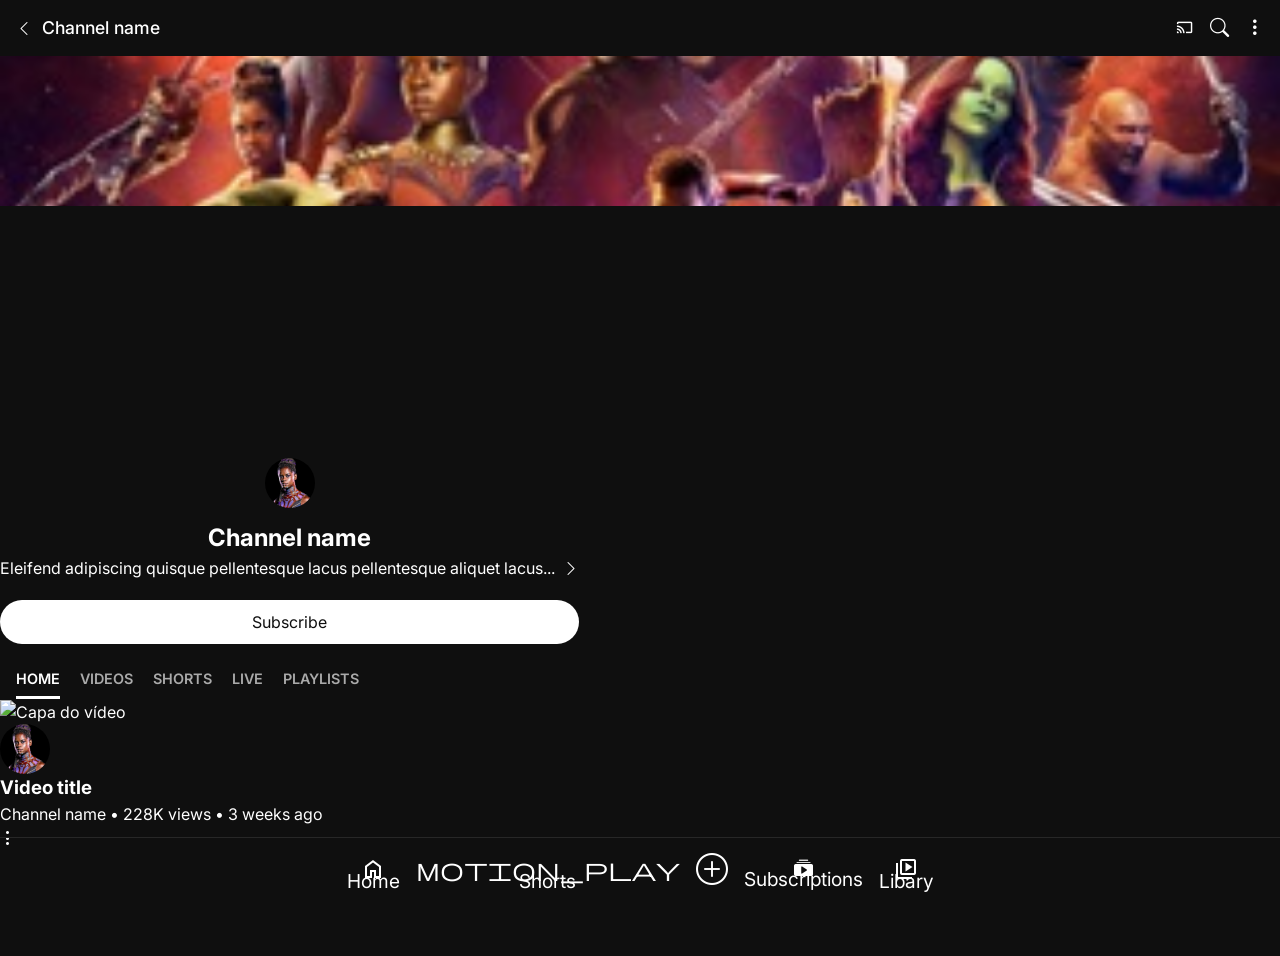
==== index.html @ cd15f290 "estilização do layout mobile" ====
<!doctype html>
<html lang="pt-br">
  <head>
    <meta charset="UTF-8" />
    <meta name="viewport" content="width=device-width, initial-scale=1.0" />
   
   <!-- ICONES -->
    <link
      rel="stylesheet"
      href="https://cdn.jsdelivr.net/npm/bootstrap-icons@1.13.1/font/bootstrap-icons.min.css"
    />
    <link
      rel="stylesheet"
      href="https://fonts.googleapis.com/css2?family=Material+Symbols+Outlined:opsz,wght,FILL,GRAD@24,400,0,0"
    />
    <!-- FONTE -->
    <link rel="preconnect" href="https://fonts.googleapis.com">
    <link rel="preconnect" href="https://fonts.gstatic.com" crossorigin>
    <link href="https://fonts.googleapis.com/css2?family=Inter:ital,opsz,wght@0,14..32,100..900;1,14..32,100..900&display=swap" rel="stylesheet">

    <link rel="stylesheet" href="css/style.css">

    <title>Youtube - Replicando Layout</title>
  </head>
  <body>
    <header>
      <div class="header-container">
        <div class="header-title">
            <button type="button" aria-label="Voltar">
                <i class="bi bi-chevron-left"></i>
            </button>

            <h1>Channel name</h1>

        </div>
        

        <div class="header-actions">
          <button type="button" aria-label="Transmitir">
            <i class="material-symbols-outlined">cast</i>
          </button>
          <button type="button" aria-label="Pesquisar">
            <i class="bi bi-search"></i>
          </button>
          <button type="button" aria-label="Mais opções">
            <i class="bi bi-three-dots-vertical"></i>
          </button>
        </div>
      </div>
    </header>

    <main>
      <section class="hero">
        <img src="imagens/Avengers.jpg" alt="Banner do canal" />
      </section>

      <section class="perfil-info">
        <img
          src="imagens/avatar.jpeg"
          alt="Foto de perfil de Channel Name"
          class="avatar-grande"
        />

        <div class="perfil-textos">
          <h2>Channel name</h2>
          <div class="perfil-p">
            <p>
              Eleifend adipiscing quisque pellentesque lacus pellentesque
              aliquet lacus...
            </p>
            <button type="button" aria-label="Ver descrição completa">
              <i class="bi bi-chevron-right"></i>
            </button>
          </div>
          <button type="button" class="btn-subscribe">Subscribe</button>
        </div>
      </section>

      <nav class="nav-interna">
        <ul>
          <li><a class="active" href="#">HOME</a></li>
          <li><a href="#">VIDEOS</a></li>
          <li><a href="#">SHORTS</a></li>
          <li><a href="#">LIVE</a></li>
          <li><a href="#">PLAYLISTS</a></li>
        </ul>
      </nav>

      <section class="video-feed">
        <article class="box-video">
          <img class="thumbnail" src="imagens/foto.jpg" alt="Capa do vídeo" />
          <div class="video-details">
            <img class="perfil-canal-miniatura" src="imagens/avatar.jpeg" alt="" />
            <div class="video-text">
              <h3>Video title</h3>
              <p>Channel name • 228K views • 3 weeks ago</p>
            </div>
            <button type="button" aria-label="Opções do vídeo">
              <i class="bi bi-three-dots-vertical"></i>
            </button>
          </div>
        </article>
      </section>

      
    </main>

    <footer class="footer-box">
        <div class="btn-footer-box">
            <button type="button" class="botoes-f" aria-label="button home">
                <i class="material-symbols-outlined">
                home
                </i>
                <p>Home</p>
            </button>

            <button type="button" class="botoes-f" aria-label="button Shorts">
                <i class="material-symbols-outlined">
                motion_play
                </i>
                <p>Shorts</p>
            </button>

            <button type="button" class="btn-plus" aria-label="button Criar">
                <i class="bi bi-plus-circle"></i>
                
            </button>

            <button type="button" class="botoes-f" aria-label="button subscribe">
                <i class="bi bi-collection-play-fill"></i>
                <p>Subscriptions</p>
            </button>

            <button type="button" class="botoes-f" aria-label="buttom home">
                <i class="material-symbols-outlined">
                video_library
                </i>
                <p>Libary</p>
            </button>



            
        </div>
      </footer>

  </body>
</html>
---- css/style.css ----
:root {
  --bg-dark: #0f0f0f;
  --text-white: #ffffff;
  --gray-text: #aaaaaa;
}

:root {
    --font-main: 'Inter', sans-serif;
}

* {
  margin: 0;
  padding: 0;
  box-sizing: border-box;
}



body {

  min-height: 100vh;
  line-height: 1.5;
  -webkit-font-smoothing: antialiased;
}
body {
  font-family: var(--font-main);
  /* suavização da fonte*/
  -webkit-font-smoothing: antialiased;
  -moz-osx-font-smoothing: grayscale;
}

body {
  background-color: var(--bg-dark);
  color: var(--text-white);
  font-family: Roboto, inter, sans-serif;
}

img {
  display: block;
  max-width: 100%;
}

button {
  background: none;
  border: none;
  cursor: pointer;
  font: inherit; 
}

a {
  text-decoration: none;
  color: inherit;
}

ul {
  list-style: none;
}

button i {
    color: var(--text-white);
}


.header-container {
    display: flex;
    align-items: center;
    justify-content: space-between;
    background-color: var(--bg-dark);
    padding: 10px 16px;
    height: 56px;
    position: fixed; 
    top: 0;
    width: 100%;
    z-index: 100;
}

.header-title {
    display: flex;
    align-items: center;
    gap: 10px;
}

.header-actions {
  display: flex;
  align-items: center;
  gap: 16px; 
  line-height: 0;
}

.header-actions i {
   font-size: 1.2rem; 
    display: flex;
    align-items: center;
    justify-content: center;
}


h1 {
   
  font-size: 1.1rem;
  font-weight: 500;
}

.hero {
    margin-top: 56px;
    width: 100%;
    aspect-ratio: 3 / 1 ;
}

.hero img{
    width: 100%;
    height: 150px ;
    
    object-fit: cover;
}

.perfil-info {
  display: grid;
  grid-template-columns: auto 1fr;
  column-gap: 1rem;
  justify-content: center;
  align-items: center;
  text-align: center;
  row-gap: 12px;
  

  grid-template-areas: 
    "avatar"
    "textos"
    "botao"
  ;
}
.perfil-info img{
  margin-top: -25px;
  width: 50px;
  height: 50px;
  border-radius: 50%;
  justify-self: center;
  object-fit: cover;
}

.perfil-textos {
  grid-area: textos;
  

}

.btn-subscribe {
  grid-area: botao;
  background-color: var(--text-white);
  padding: 10px;
  border-radius: 50px;
  color: var(--bg-dark);
  width: 100%;
  margin-top: 20px;
  
}

.perfil-p button { 
  grid-area: seta; 
  display: flex;
}

.perfil-p{
  grid-area: textos;
  display: flex;
  align-items: center;
  justify-content: center;
  gap: 8px;
}
.nav-interna ul {
  display: flex;
  align-items: center;
  gap: 20px;
  padding: 10px 16px;
  overflow-x: auto; 
  white-space: nowrap;
  

}

.nav-interna ul::-webkit-scrollbar {  /* remove a barrinha de rolagem da nav */
  display: none;
}

.nav-interna li a {
  font-size: 0.850rem;
  font-weight: 600;
  font-size: 0.9rem;
  color: var(--gray-text);
}

.nav-interna ul li a.active{
  color: var(--text-white);
  border-bottom:3px solid var(--text-white);;
  padding-bottom: 9px;

}
.perfil-canal-miniatura {
  width: 50px;
  height: 50px;
  border-radius: 50%;
  object-fit: cover;
}

.footer-box {
  bottom: 0;
  left: 0;
  width: 100%;
  position: fixed;
  border-top: 1px solid #272727;
  z-index: 100;
}

.footer-box {
  display: flex;
  align-items: center;
  justify-content: center;
  padding: 3px;
  color: var(--text-white);
 

}

.btn-footer-box {
  display: flex;
  justify-content: space-around;
  gap: 16px; 
  
  color: var(--text-white);
  line-height: 0;
  height: 56px;

}

.botoes-f{
  font-size: 1.2rem; 
}

.btn-footer-box p {
  color: var(--text-white);
  
}

.btn-plus {
  font-size: 2rem;
}
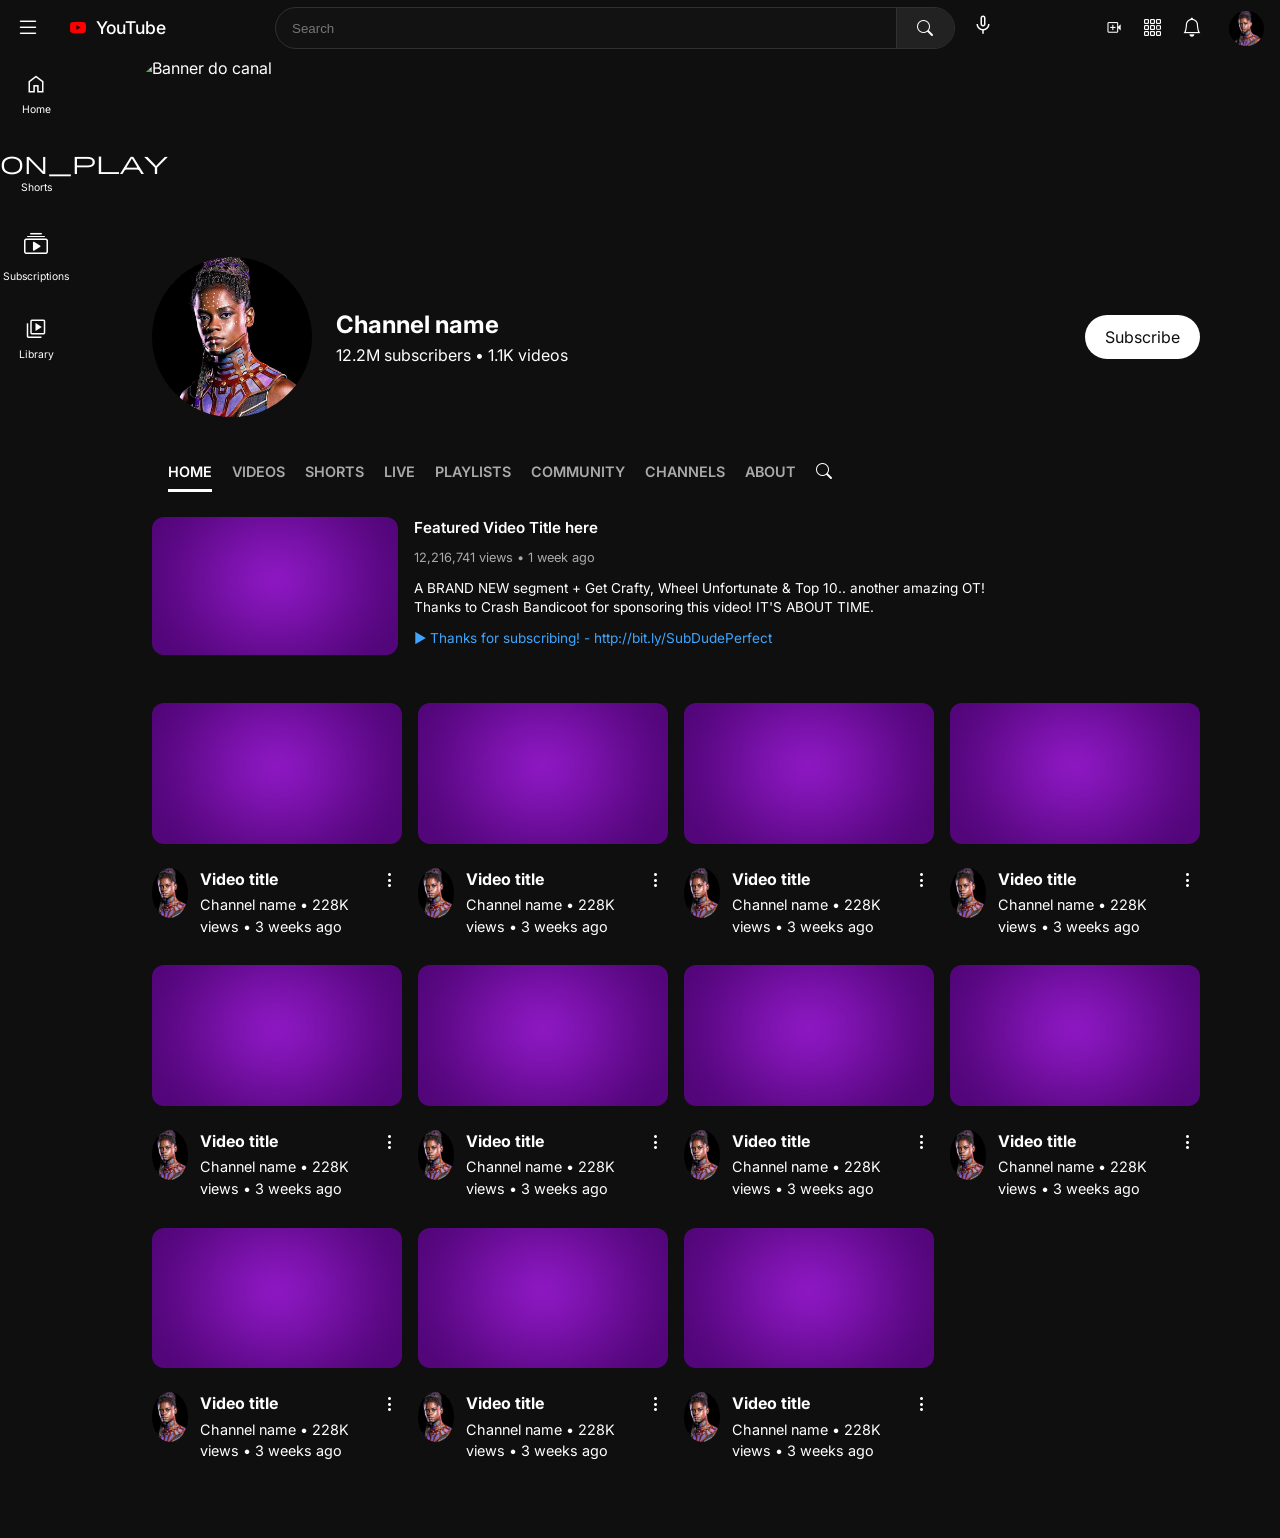
==== commit 45c44ccb: "estilização desktop parte2" ====
--- a/index.html
+++ b/index.html
@@ -1,79 +1,134 @@
 <!doctype html>
 <html lang="pt-br">
-  <head>
-    <meta charset="UTF-8" />
-    <meta name="viewport" content="width=device-width, initial-scale=1.0" />
-   
-   <!-- ICONES -->
-    <link
-      rel="stylesheet"
-      href="https://cdn.jsdelivr.net/npm/bootstrap-icons@1.13.1/font/bootstrap-icons.min.css"
-    />
-    <link
-      rel="stylesheet"
-      href="https://fonts.googleapis.com/css2?family=Material+Symbols+Outlined:opsz,wght,FILL,GRAD@24,400,0,0"
-    />
-    <!-- FONTE -->
-    <link rel="preconnect" href="https://fonts.googleapis.com">
-    <link rel="preconnect" href="https://fonts.gstatic.com" crossorigin>
-    <link href="https://fonts.googleapis.com/css2?family=Inter:ital,opsz,wght@0,14..32,100..900;1,14..32,100..900&display=swap" rel="stylesheet">
-
-    <link rel="stylesheet" href="css/style.css">
-
-    <title>Youtube - Replicando Layout</title>
-  </head>
-  <body>
-    <header>
-      <div class="header-container">
-        <div class="header-title">
-            <button type="button" aria-label="Voltar">
-                <i class="bi bi-chevron-left"></i>
-            </button>
-
-            <h1>Channel name</h1>
-
-        </div>
-        
-
-        <div class="header-actions">
-          <button type="button" aria-label="Transmitir">
-            <i class="material-symbols-outlined">cast</i>
-          </button>
-          <button type="button" aria-label="Pesquisar">
+
+<head>
+  <meta charset="UTF-8" />
+  <meta name="viewport" content="width=device-width, initial-scale=1.0" />
+
+  <!-- ICONES -->
+  <link rel="stylesheet" href="https://cdn.jsdelivr.net/npm/bootstrap-icons@1.13.1/font/bootstrap-icons.min.css" />
+  <link rel="stylesheet"
+    href="https://fonts.googleapis.com/css2?family=Material+Symbols+Outlined:opsz,wght,FILL,GRAD@24,400,0,0" />
+  <!-- FONTE -->
+  <link rel="preconnect" href="https://fonts.googleapis.com" />
+  <link rel="preconnect" href="https://fonts.gstatic.com" crossorigin />
+  <link
+    href="https://fonts.googleapis.com/css2?family=Inter:ital,opsz,wght@0,14..32,100..900;1,14..32,100..900&display=swap"
+    rel="stylesheet" />
+
+  <link rel="stylesheet" href="css/style.css" />
+
+  <title>Youtube - Replicando Layout</title>
+</head>
+
+<body>
+  <header>
+    <div class="header-container">
+      <div class="header-title mobile-only">
+        <button type="button" aria-label="Voltar">
+          <i class="bi bi-chevron-left"></i>
+        </button>
+
+        <h1>Channel name</h1>
+      </div>
+
+      <div class="header-title desktop-only">
+        <button type="button" class="desktop-only menu-toggle" aria-label="Abrir menu">
+          <i class="bi bi-list"></i>
+        </button>
+        <button type="button" aria-label="Youtube logo">
+          <i class="bi bi-youtube"></i>
+        </button>
+
+        <h1>YouTube</h1>
+      </div>
+
+      <!--Barra de pesquisa do desktop-->
+      <div class="header-search">
+        <form action="">
+          <input type="text" placeholder="Search" aria-label="Search" />
+          <button type="submit" aria-label="Search">
             <i class="bi bi-search"></i>
           </button>
-          <button type="button" aria-label="Mais opções">
-            <i class="bi bi-three-dots-vertical"></i>
-          </button>
-        </div>
+        </form>
+        <button class="mic-search" aria-label="Search with your voice">
+          <i class="material-symbols-outlined">mic</i>
+        </button>
       </div>
-    </header>
-
-    <main>
-      <section class="hero">
-        <img src="imagens/Avengers.jpg" alt="Banner do canal" />
-      </section>
-
+
+      <div class="header-actions">
+        <button type="button" class="mobile-only" aria-label="Transmitir">
+          <i class="material-symbols-outlined">cast</i>
+        </button>
+        <button type="button" class="mobile-only" aria-label="Pesquisar">
+          <i class="bi bi-search"></i>
+        </button>
+
+        <!--Botoes Desktop-->
+        <button type="button" class="desktop-only" aria-label="Criar">
+          <i class="material-symbols-outlined">video_call</i>
+        </button>
+        <button type="button" class="desktop-only" aria-label="Apps do YouTube">
+          <i class="bi bi-grid-3x3-gap"></i>
+        </button>
+        <button type="button" class="desktop-only" aria-label="Notificações">
+          <i class="bi bi-bell"></i>
+        </button>
+
+        <img src="imagens/avatar.jpeg" alt="Perfil" class="header-avatar desktop-only" />
+
+        <button type="button" class="mobile-only" aria-label="Mais opções">
+          <i class="bi bi-three-dots-vertical"></i>
+        </button>
+      </div>
+    </div>
+  </header>
+
+  <aside class="sidebar-desktop" id="sidebar">
+    <nav class="sidebar-nav">
+      <ul class="sidebar-section">
+        <li class="active"><a href="#"><i class="material-symbols-outlined">home</i> <span>Home</span></a></li>
+        <li><a href="#"><i class="material-symbols-outlined">motion_play</i> <span>Shorts</span></a></li>
+        <li><a href="#"><i class="bi bi-collection-play"></i> <span>Subscriptions</span></a></li>
+        <li><a href="#"><i class="material-symbols-outlined"> video_library </i> <span>Library</span> </a></li>
+      </ul>
+      <hr>
+
+      <!--<div class="sidebar-section subscriptions">
+          <h3 class="sidebar-title">Subscriptions</h3>
+          <ul>
+            <li><a href="#"><img src="imagens/avatar.jpeg" alt=""> <span>Channel 1</span></a></li>
+          </ul>
+        </div>-->
+    </nav>
+  </aside>
+
+  <main>
+    <section class="hero">
+      <img src="imagens/portal.png" alt="Banner do canal" />
+    </section>
+
+    <div class="feed">
       <section class="perfil-info">
-        <img
-          src="imagens/avatar.jpeg"
-          alt="Foto de perfil de Channel Name"
-          class="avatar-grande"
-        />
+        <img src="imagens/avatar.jpeg" alt="Foto de perfil de Channel Name" class="avatar-grande" />
 
         <div class="perfil-textos">
           <h2>Channel name</h2>
           <div class="perfil-p">
-            <p>
+            <p class="txt-mobile">
               Eleifend adipiscing quisque pellentesque lacus pellentesque
               aliquet lacus...
             </p>
+
+            <p class="txt-desktop">12.2M subscribers • 1.1K videos</p>
+
             <button type="button" aria-label="Ver descrição completa">
-              <i class="bi bi-chevron-right"></i>
-            </button>
-          </div>
-          <button type="button" class="btn-subscribe">Subscribe</button>
+              <i class="bi bi-chevron-right txt-mobile"></i>
+            </button>
+          </div>
         </div>
+
+        <button type="button" class="btn-subscribe">Subscribe</button>
       </section>
 
       <nav class="nav-interna">
@@ -83,9 +138,34 @@
           <li><a href="#">SHORTS</a></li>
           <li><a href="#">LIVE</a></li>
           <li><a href="#">PLAYLISTS</a></li>
+          <li><a href="#">COMMUNITY</a></li>
+          <li><a href="#">CHANNELS</a></li>
+          <li><a href="#">ABOUT</a></li>
+          <li><button type="submit" aria-label="Search">
+              <i class="bi bi-search"></i>
+            </button></li>
         </ul>
       </nav>
 
+      <section class="featured-video-container desktop-only">
+        <article class="featured-video">
+          <div class="featured-thumbnail">
+            <img src="imagens/foto.jpg" alt="Miniatura do vídeo em destaque">
+          </div>
+
+          <div class="featured-details">
+            <h3>Featured Video Title here</h3>
+            <p class="featured-meta">12,216,741 views • 1 week ago</p>
+            <p class="featured-description">
+              A BRAND NEW segment + Get Crafty, Wheel Unfortunate & Top 10.. another amazing OT!
+              Thanks to Crash Bandicoot for sponsoring this video! IT'S ABOUT TIME.
+            </p>
+            <a href="#" class="featured-link">▶ Thanks for subscribing! - http://bit.ly/SubDudePerfect</a>
+          </div>
+        </article>
+        <hr class="section-divider">
+      </section>
+
       <section class="video-feed">
         <article class="box-video">
           <img class="thumbnail" src="imagens/foto.jpg" alt="Capa do vídeo" />
@@ -100,49 +180,178 @@
             </button>
           </div>
         </article>
+
+        <article class="box-video">
+          <img class="thumbnail" src="imagens/foto.jpg" alt="Capa do vídeo" />
+          <div class="video-details">
+            <img class="perfil-canal-miniatura" src="imagens/avatar.jpeg" alt="" />
+            <div class="video-text">
+              <h3>Video title</h3>
+              <p>Channel name • 228K views • 3 weeks ago</p>
+            </div>
+            <button type="button" aria-label="Opções do vídeo">
+              <i class="bi bi-three-dots-vertical"></i>
+            </button>
+          </div>
+        </article>
+
+        <article class="box-video">
+          <img class="thumbnail" src="imagens/foto.jpg" alt="Capa do vídeo" />
+          <div class="video-details">
+            <img class="perfil-canal-miniatura" src="imagens/avatar.jpeg" alt="" />
+            <div class="video-text">
+              <h3>Video title</h3>
+              <p>Channel name • 228K views • 3 weeks ago</p>
+            </div>
+            <button type="button" aria-label="Opções do vídeo">
+              <i class="bi bi-three-dots-vertical"></i>
+            </button>
+          </div>
+        </article>
+
+        <article class="box-video">
+          <img class="thumbnail" src="imagens/foto.jpg" alt="Capa do vídeo" />
+          <div class="video-details">
+            <img class="perfil-canal-miniatura" src="imagens/avatar.jpeg" alt="" />
+            <div class="video-text">
+              <h3>Video title</h3>
+              <p>Channel name • 228K views • 3 weeks ago</p>
+            </div>
+            <button type="button" aria-label="Opções do vídeo">
+              <i class="bi bi-three-dots-vertical"></i>
+            </button>
+          </div>
+        </article>
+
+        <article class="box-video">
+          <img class="thumbnail" src="imagens/foto.jpg" alt="Capa do vídeo" />
+          <div class="video-details">
+            <img class="perfil-canal-miniatura" src="imagens/avatar.jpeg" alt="" />
+            <div class="video-text">
+              <h3>Video title</h3>
+              <p>Channel name • 228K views • 3 weeks ago</p>
+            </div>
+            <button type="button" aria-label="Opções do vídeo">
+              <i class="bi bi-three-dots-vertical"></i>
+            </button>
+          </div>
+        </article>
+
+        <article class="box-video">
+          <img class="thumbnail" src="imagens/foto.jpg" alt="Capa do vídeo" />
+          <div class="video-details">
+            <img class="perfil-canal-miniatura" src="imagens/avatar.jpeg" alt="" />
+            <div class="video-text">
+              <h3>Video title</h3>
+              <p>Channel name • 228K views • 3 weeks ago</p>
+            </div>
+            <button type="button" aria-label="Opções do vídeo">
+              <i class="bi bi-three-dots-vertical"></i>
+            </button>
+          </div>
+        </article>
+
+        <article class="box-video">
+          <img class="thumbnail" src="imagens/foto.jpg" alt="Capa do vídeo" />
+          <div class="video-details">
+            <img class="perfil-canal-miniatura" src="imagens/avatar.jpeg" alt="" />
+            <div class="video-text">
+              <h3>Video title</h3>
+              <p>Channel name • 228K views • 3 weeks ago</p>
+            </div>
+            <button type="button" aria-label="Opções do vídeo">
+              <i class="bi bi-three-dots-vertical"></i>
+            </button>
+          </div>
+        </article>
+
+        <article class="box-video">
+          <img class="thumbnail" src="imagens/foto.jpg" alt="Capa do vídeo" />
+          <div class="video-details">
+            <img class="perfil-canal-miniatura" src="imagens/avatar.jpeg" alt="" />
+            <div class="video-text">
+              <h3>Video title</h3>
+              <p>Channel name • 228K views • 3 weeks ago</p>
+            </div>
+            <button type="button" aria-label="Opções do vídeo">
+              <i class="bi bi-three-dots-vertical"></i>
+            </button>
+          </div>
+        </article>
+
+        <article class="box-video">
+          <img class="thumbnail" src="imagens/foto.jpg" alt="Capa do vídeo" />
+          <div class="video-details">
+            <img class="perfil-canal-miniatura" src="imagens/avatar.jpeg" alt="" />
+            <div class="video-text">
+              <h3>Video title</h3>
+              <p>Channel name • 228K views • 3 weeks ago</p>
+            </div>
+            <button type="button" aria-label="Opções do vídeo">
+              <i class="bi bi-three-dots-vertical"></i>
+            </button>
+          </div>
+        </article>
+
+        <article class="box-video">
+          <img class="thumbnail" src="imagens/foto.jpg" alt="Capa do vídeo" />
+          <div class="video-details">
+            <img class="perfil-canal-miniatura" src="imagens/avatar.jpeg" alt="" />
+            <div class="video-text">
+              <h3>Video title</h3>
+              <p>Channel name • 228K views • 3 weeks ago</p>
+            </div>
+            <button type="button" aria-label="Opções do vídeo">
+              <i class="bi bi-three-dots-vertical"></i>
+            </button>
+          </div>
+        </article>
+
+        <article class="box-video">
+          <img class="thumbnail" src="imagens/foto.jpg" alt="Capa do vídeo" />
+          <div class="video-details">
+            <img class="perfil-canal-miniatura" src="imagens/avatar.jpeg" alt="" />
+            <div class="video-text">
+              <h3>Video title</h3>
+              <p>Channel name • 228K views • 3 weeks ago</p>
+            </div>
+            <button type="button" aria-label="Opções do vídeo">
+              <i class="bi bi-three-dots-vertical"></i>
+            </button>
+          </div>
+        </article>
       </section>
-
-      
-    </main>
-
-    <footer class="footer-box">
-        <div class="btn-footer-box">
-            <button type="button" class="botoes-f" aria-label="button home">
-                <i class="material-symbols-outlined">
-                home
-                </i>
-                <p>Home</p>
-            </button>
-
-            <button type="button" class="botoes-f" aria-label="button Shorts">
-                <i class="material-symbols-outlined">
-                motion_play
-                </i>
-                <p>Shorts</p>
-            </button>
-
-            <button type="button" class="btn-plus" aria-label="button Criar">
-                <i class="bi bi-plus-circle"></i>
-                
-            </button>
-
-            <button type="button" class="botoes-f" aria-label="button subscribe">
-                <i class="bi bi-collection-play-fill"></i>
-                <p>Subscriptions</p>
-            </button>
-
-            <button type="button" class="botoes-f" aria-label="buttom home">
-                <i class="material-symbols-outlined">
-                video_library
-                </i>
-                <p>Libary</p>
-            </button>
-
-
-
-            
-        </div>
-      </footer>
-
-  </body>
-</html>
+    </div>
+
+  </main>
+
+  <footer class="footer-box">
+    <div class="btn-footer-box">
+      <button type="button" class="botoes-f" aria-label="button home">
+        <i class="material-symbols-outlined"> home </i>
+        <p>Home</p>
+      </button>
+
+      <button type="button" class="botoes-f" aria-label="button Shorts">
+        <i class="material-symbols-outlined"> motion_play </i>
+        <p>Shorts</p>
+      </button>
+
+      <button type="button" class="btn-plus" aria-label="button Criar">
+        <i class="bi bi-plus-circle"></i>
+      </button>
+
+      <button type="button" class="botoes-f" aria-label="button subscribe">
+        <i class="bi bi-collection-play-fill"></i>
+        <p>Subscriptions</p>
+      </button>
+
+      <button type="button" class="botoes-f" aria-label="buttom home">
+        <i class="material-symbols-outlined"> video_library </i>
+        <p>Libary</p>
+      </button>
+    </div>
+  </footer>
+</body>
+
+</html>
--- a/css/style.css
+++ b/css/style.css
@@ -5,7 +5,7 @@
 }
 
 :root {
-    --font-main: 'Inter', sans-serif;
+  --font-main: "Inter", sans-serif;
 }
 
 * {
@@ -14,10 +14,7 @@
   box-sizing: border-box;
 }
 
-
-
 body {
-
   min-height: 100vh;
   line-height: 1.5;
   -webkit-font-smoothing: antialiased;
@@ -33,6 +30,7 @@
   background-color: var(--bg-dark);
   color: var(--text-white);
   font-family: Roboto, inter, sans-serif;
+  padding-bottom: 70px; /* espaço pro footer*/
 }
 
 img {
@@ -44,7 +42,7 @@
   background: none;
   border: none;
   cursor: pointer;
-  font: inherit; 
+  font: inherit;
 }
 
 a {
@@ -57,80 +55,81 @@
 }
 
 button i {
-    color: var(--text-white);
-}
-
+  color: var(--text-white);
+}
 
 .header-container {
-    display: flex;
-    align-items: center;
-    justify-content: space-between;
-    background-color: var(--bg-dark);
-    padding: 10px 16px;
-    height: 56px;
-    position: fixed; 
-    top: 0;
-    width: 100%;
-    z-index: 100;
+  display: flex;
+  align-items: center;
+  justify-content: space-between;
+  background-color: var(--bg-dark);
+  padding: 10px 16px;
+  height: 56px;
+  position: fixed;
+  top: 0;
+  width: 100%;
+  z-index: 100;
 }
 
 .header-title {
-    display: flex;
-    align-items: center;
-    gap: 10px;
-}
+  display: flex;
+  align-items: center;
+  gap: 10px;
+}
+
+ .bi-youtube {
+    margin-left: 20px;
+    color: red;
+  }
 
 .header-actions {
   display: flex;
   align-items: center;
-  gap: 16px; 
+  gap: 16px;
   line-height: 0;
 }
 
 .header-actions i {
-   font-size: 1.2rem; 
-    display: flex;
-    align-items: center;
-    justify-content: center;
-}
-
+  font-size: 1.2rem;
+  display: flex;
+  align-items: center;
+  justify-content: center;
+}
 
 h1 {
-   
   font-size: 1.1rem;
   font-weight: 500;
 }
 
 .hero {
-    margin-top: 56px;
-    width: 100%;
-    aspect-ratio: 3 / 1 ;
-}
-
-.hero img{
-    width: 100%;
-    height: 150px ;
-    
-    object-fit: cover;
+  margin-top: 56px;
+  width: 100%;
+  aspect-ratio: 3 / 1;
+}
+
+.hero img {
+  width: 100%;
+  height: 100%;
+  object-position: center;
+  object-fit: cover;
 }
 
 .perfil-info {
+  padding: 10px;
   display: grid;
-  grid-template-columns: auto 1fr;
+  grid-template-columns: 1fr;
   column-gap: 1rem;
   justify-content: center;
   align-items: center;
   text-align: center;
-  row-gap: 12px;
-  
-
-  grid-template-areas: 
+  gap: 12px;
+
+  grid-template-areas:
     "avatar"
     "textos"
-    "botao"
-  ;
-}
-.perfil-info img{
+    "botao";
+}
+.perfil-info img {
   margin-top: -25px;
   width: 50px;
   height: 50px;
@@ -141,8 +140,6 @@
 
 .perfil-textos {
   grid-area: textos;
-  
-
 }
 
 .btn-subscribe {
@@ -153,16 +150,14 @@
   color: var(--bg-dark);
   width: 100%;
   margin-top: 20px;
-  
-}
-
-.perfil-p button { 
-  grid-area: seta; 
-  display: flex;
-}
-
-.perfil-p{
-  grid-area: textos;
+}
+
+.perfil-p button {
+  grid-area: seta;
+  display: flex;
+}
+
+.perfil-p {
   display: flex;
   align-items: center;
   justify-content: center;
@@ -173,28 +168,26 @@
   align-items: center;
   gap: 20px;
   padding: 10px 16px;
-  overflow-x: auto; 
+  overflow-x: auto;
   white-space: nowrap;
-  
-
-}
-
-.nav-interna ul::-webkit-scrollbar {  /* remove a barrinha de rolagem da nav */
+}
+
+.nav-interna ul::-webkit-scrollbar {
+  /* remove a barrinha de rolagem da nav */
   display: none;
 }
 
 .nav-interna li a {
-  font-size: 0.850rem;
+  font-size: 0.85rem;
   font-weight: 600;
   font-size: 0.9rem;
   color: var(--gray-text);
 }
 
-.nav-interna ul li a.active{
+.nav-interna ul li a.active {
   color: var(--text-white);
-  border-bottom:3px solid var(--text-white);;
+  border-bottom: 3px solid var(--text-white);
   padding-bottom: 9px;
-
 }
 .perfil-canal-miniatura {
   width: 50px;
@@ -204,44 +197,457 @@
 }
 
 .footer-box {
+  background-color: var(--bg-dark);
   bottom: 0;
   left: 0;
   width: 100%;
   position: fixed;
   border-top: 1px solid #272727;
   z-index: 100;
-}
-
-.footer-box {
-  display: flex;
-  align-items: center;
-  justify-content: center;
   padding: 3px;
   color: var(--text-white);
- 
-
 }
 
 .btn-footer-box {
   display: flex;
   justify-content: space-around;
-  gap: 16px; 
-  
+  gap: 16px;
+  align-items: center;
   color: var(--text-white);
   line-height: 0;
   height: 56px;
-
-}
-
-.botoes-f{
-  font-size: 1.2rem; 
+}
+
+.botoes-f {
+  display: flex;
+  flex-direction: column;
+  align-items: center;
+  gap: 4px;
+  font-size: 0.6rem;
+}
+
+.botoes-f i,
+.botoes-f .material-symbols-outlined {
+  font-size: 1.5rem;
+  display: flex;
+  align-items: center;
+  justify-content: center;
+  width: 24px;
+  height: 24px;
 }
 
 .btn-footer-box p {
   color: var(--text-white);
+  margin: 0;
+}
+
+.btn-plus {
+  display: flex;
+  align-items: center;
+  justify-content: center;
+  font-size: 2.2rem;
+}
+
+.material-symbols-outlined {
+  /* Ajusta a espessura do traço (wght) para combinar com o Bootstrap */
+  font-variation-settings: "wght" 300;
+}
+
+.video-feed {
+  padding: 10px;
+}
+.video-feed {
+  display: grid;
+  /* Cria colunas automaticamente com base no espaço disponível */
+  grid-template-columns: repeat(auto-fill, minmax(280px, 1fr));
+  gap: 16px;
+  padding: 16px;
+}
+
+.video-details {
+  display: grid;
+  grid-template-columns: 36px 1fr 24px;
+
+  grid-template-areas: "foto info opcoes";
+
+  gap: 12px;
+
+  align-items: start; /* Alinha pelo topo para o título ficar no lugar certo */
+  padding: 12px 0;
+}
+
+.perfil-canal-miniatura {
+  grid-area: foto;
+}
+
+.video-text {
+  grid-area: info;
+}
+.video-details button {
+  grid-area: opcoes;
+}
+
+.box-video {
+  width: 100%;
+  display: flex;
+  flex-direction: column;
+}
+
+.thumbnail {
+  width: 100%;
+  aspect-ratio: 16 / 9; /* Proporção padrão de vídeo */
+  object-fit: cover;
+  border-radius: 12px;
+  margin-bottom: 12px;
+}
+
+.txt-desktop {
+  display: none;
+}
+
+.header-search {
+  display: none;
+}
+.desktop-only {
+  display: none;
+}
+.sidebar-desktop{
+  display: none;
+}
+
+
+@media (min-width: 1024px) {
+  body {
+    padding-bottom: 0; /* Remove o espaço extra no desktop */
+  }
+
   
-}
-
-.btn-plus {
-  font-size: 2rem;
-}+
+  .header-search {
+    display: flex;
+    align-items: center;
+    gap: 16px;
+    flex: 0 1 720px;
+  }
+
+  .header-search form {
+    display: flex;
+    width: 100%;
+    border: 1px solid #303030;
+    border-radius: 40px;
+    overflow: hidden;
+    background-color: #121212;
+  }
+
+  .header-search input {
+    background-color: transparent;
+    color: var(--text-white);
+    border: none;
+    padding: 0 16px;
+    width: 100%;
+    height: 40px;
+    outline: none;
+  }
+  .header-search form button {
+    background-color: #222222;
+    width: 64px;
+    border-left: 1px solid #303030;
+  }
+
+  /* Escondemos o ícone de pesquisa solto que era do mobile */
+  .header-actions .bi-search {
+    display: none;
+  }
+
+  .header-avatar {
+    width: 35px;
+    height: 35px;
+    border-radius: 50%;
+    margin-left: 8px;
+    cursor: pointer;
+    object-fit: cover;
+  }
+
+  .header-actions {
+    gap: 20px;
+  }
+
+  .mobile-only {
+    display: none;
+  }
+
+  .hero {
+    margin-top: 56px;
+    width: 100%;
+    aspect-ratio: 16 / 2.5; 
+    max-height: 200px; /* para não crescer infinitamente */
+    overflow: hidden;
+  }
+
+  .hero img {
+    width: 100%;
+    height: 100%;
+    object-fit: cover;
+    object-position: center; 
+    border-radius: 40px;
+  }
+
+  .desktop-only {
+    display: flex !important; /* Mostra câmera, sino e grade */
+    align-items: center;
+  }
+
+  .footer-box {
+    display: none; /* Remove o footer mobile */
+  }
+
+  
+
+  .txt-mobile {
+    display: none;
+  }
+
+  .txt-desktop {
+    display: block;
+  }
+
+  /*Sidebar Desktop*/
+
+  .menu-toggle {
+    display: flex !important;
+    font-size: 1.5rem;
+  }
+  .sidebar-desktop{
+    display: block;
+    position:fixed;
+    top: 56px;
+    left: 0;
+    width: 72px; /* Largura apenas para os ícones */
+    height: calc(100vh - 56px);
+    background-color: var(--bg-dark);
+   
+    transition: width 0.3s; /* transição  suave no JS */
+    
+  }
+  /* 2. Estilo do Link no Estado Encolhido (Ícone em cima, texto embaixo) */
+  .sidebar-desktop ul li a {
+    display: flex;
+    flex-direction: column; /* Faz o texto ficar embaixo do ícone */
+    align-items: center;
+    justify-content: center;
+    padding: 16px 0;
+    width: 100%;
+    color: var(--text-white);
+    gap: 6px;
+  }
+
+  .sidebar-desktop ul li a i {
+    font-size: 1.5rem; /* Ícone maior */
+  }
+
+
+
+  /* TEXTOS NO ESTADO ENCOLHIDO */
+  .sidebar-desktop ul li a span {
+    display: block; 
+    font-size: 0.65rem;
+    text-align: center;
+  }
+  .sidebar-desktop h3, 
+  .sidebar-desktop hr {
+     display: none;
+
+  }
+
+    
+
+/* ESTADO EXPANDIDO (Ativado por classe no body ou sidebar) */
+    body.sidebar-expanded .sidebar-desktop {
+        width: 240px; /* Largura total */
+        overflow-y: auto; /* Permite rolar se tiver muitas inscrições */
+    }
+
+    body.sidebar-expanded .sidebar-desktop ul li a {
+      flex-direction: row; /* Volta a ficar um ao lado do outro */
+      justify-content: start;
+      padding: 12px 24px;
+      gap: 24px;
+    }
+
+    body.sidebar-expanded .sidebar-desktop ul li a span {
+      font-size: 0.9rem; /* Texto volta ao tamanho normal */
+    }
+
+    body.sidebar-expanded .sidebar-desktop h3, 
+    body.sidebar-expanded .sidebar-desktop hr {
+      display: block;
+      margin: 12px 24px;
+    }
+
+    /* EMPURRAR O CONTEÚDO (MUDANÇA DINÂMICA) */
+    main {
+        margin-left: 72px; /* Espaço padrão encolhido */
+        transition: margin-left 0.3s;
+    }
+
+    body.sidebar-expanded main {
+        margin-left: 240px; /* Espaço total expandido */
+    }
+
+    .nav-interna{
+      width: 100%;
+    }
+
+    main {
+  
+    padding: 0 5% 40px 5%; /* Adiciona margens laterais flexíveis (5%) */
+    transition: margin-left 0.3s;
+    display: flex;
+    flex-direction: column;
+    align-items: center; /* Centraliza os blocos internos se necessário */
+  }
+
+  .feed {
+    width: 100%;
+    max-width: 1284px; 
+    margin: 0 auto;    
+    display: flex;
+    flex-direction: column;
+    padding: 0 16px;   /* Respiro lateral interno */
+  }
+
+
+
+
+
+  .perfil-info {
+    display: grid;
+    grid-template-columns: 160px 1fr auto;
+    grid-template-areas: "avatar textos botao";
+
+    /* Resetando alinhamentos do mobile */
+    justify-items: start;
+    text-align: left;
+    gap: 24px;
+    
+
+    width: 100%;
+    gap:24px;
+    padding: 32px 0 ;
+    align-items: center;
+    text-align: left;
+  
+  }
+
+  .btn-subscribe {
+    grid-area: botao;
+    width: auto;
+    padding: 10px 20px;
+    margin-top: 0;
+    align-self: center;
+  }
+
+  .perfil-info img {
+    grid-area: avatar;
+    margin-top: 0;
+    width: 160px;
+    height: 160px;
+  }
+
+  .perfil-p {
+    justify-content: start;
+  }
+
+  .perfil-textos {
+    grid-area: textos;
+    display: flex;
+    flex-direction: column;
+    align-items: flex-start; /* Alinha os textos à esquerda */
+    justify-content: center;
+  }
+
+  /* Container Do Video destaque  */
+  .featured-video-container {
+    width: 100%;
+    padding: 24px 0 ;
+  }
+
+  .featured-video {
+    display: grid;
+    grid-template-columns: 246px 1fr;
+    gap:16px;
+    align-items: start;
+
+  }
+
+  .featured-thumbnail img {
+    width: 246px;
+    aspect-ratio: 16 / 9;
+    object-fit: cover;
+    border-radius: 12px;
+  }
+
+  .featured-thumbnail img {
+    width: 246px;
+    aspect-ratio: 16 / 9;
+    object-fit: cover;
+    border-radius: 12px;
+  }
+
+  .featured-details h3 {
+    font-size: 0.95rem;
+    font-weight: 600;
+    margin-bottom: 8px;
+    color: var(--text-white);
+  }
+
+  .featured-meta {
+    font-size: 0.8rem;
+    color: var(--gray-text);
+    margin-bottom: 12px;
+  }
+
+  .featured-description {
+    max-width: 600px;
+    font-size: 0.85rem;
+    line-height: 1.4;
+    color: var(--text-white);
+    /* Limita a descrição a 3 linhas */
+    display: -webkit-box;
+    -webkit-line-clamp: 3;
+    -webkit-box-orient: vertical;
+    overflow: hidden;
+    margin-bottom: 8px;
+  }
+
+  .featured-link {
+    font-size: 0.85rem;
+    color: #3ea6ff; /* Azul clássico de links do YouTube */
+  }
+
+  .section-divider {
+    border: none;
+    border-top: 1px solid #303030;
+    margin-top: 24px;
+  }
+
+  .video-feed {
+    width: 100%;
+    max-width: 1280px; /* Evita que os vídeos fiquem gigantes em telas maiores*/
+    display: grid;
+    grid-template-columns: repeat(auto-fill, minmax(250px, 1fr));
+    gap: 16px;
+    padding: 24px 0; /* Espaçamento superior e inferior */
+  }
+
+  .video-text h3 {
+    font-size: 1rem;
+    line-height: 1.4;
+    margin-bottom: 4px;
+  }
+  
+  .video-text p {
+    font-size: 0.9rem;
+  }
+
+}
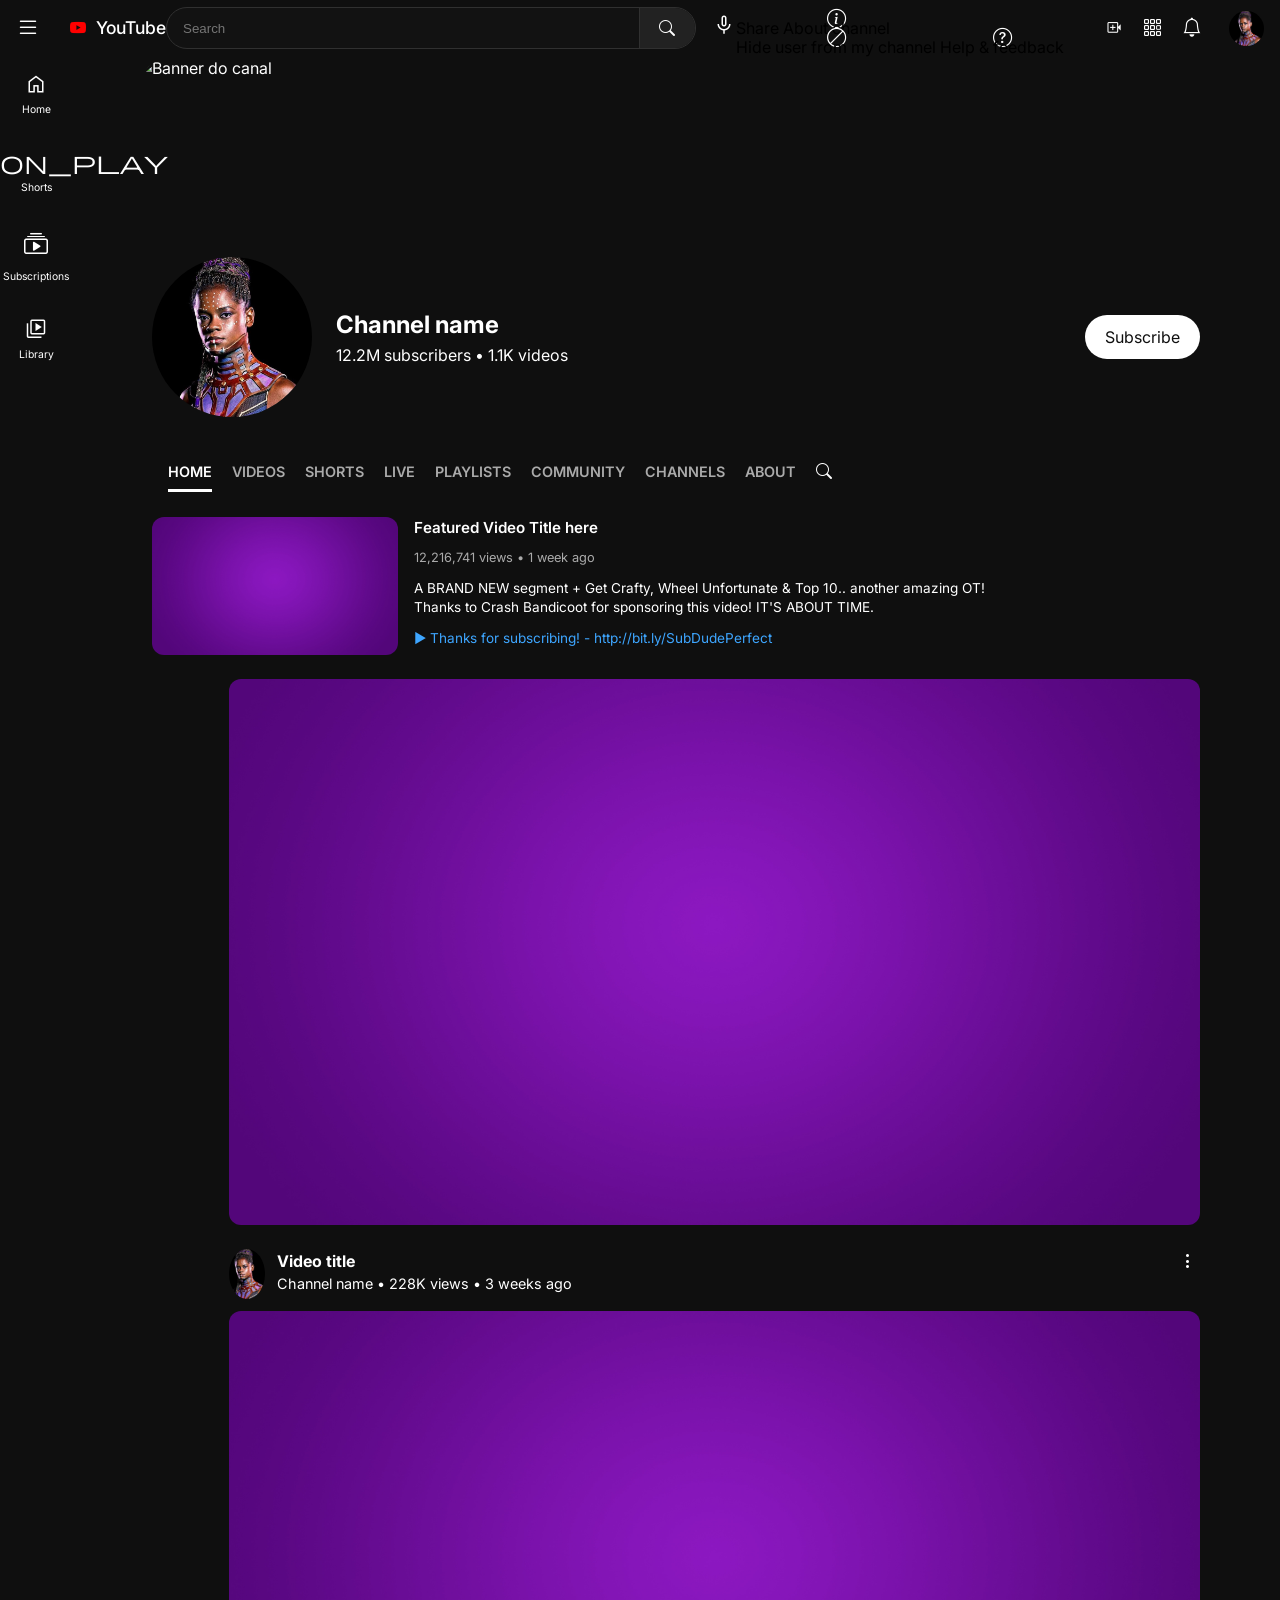
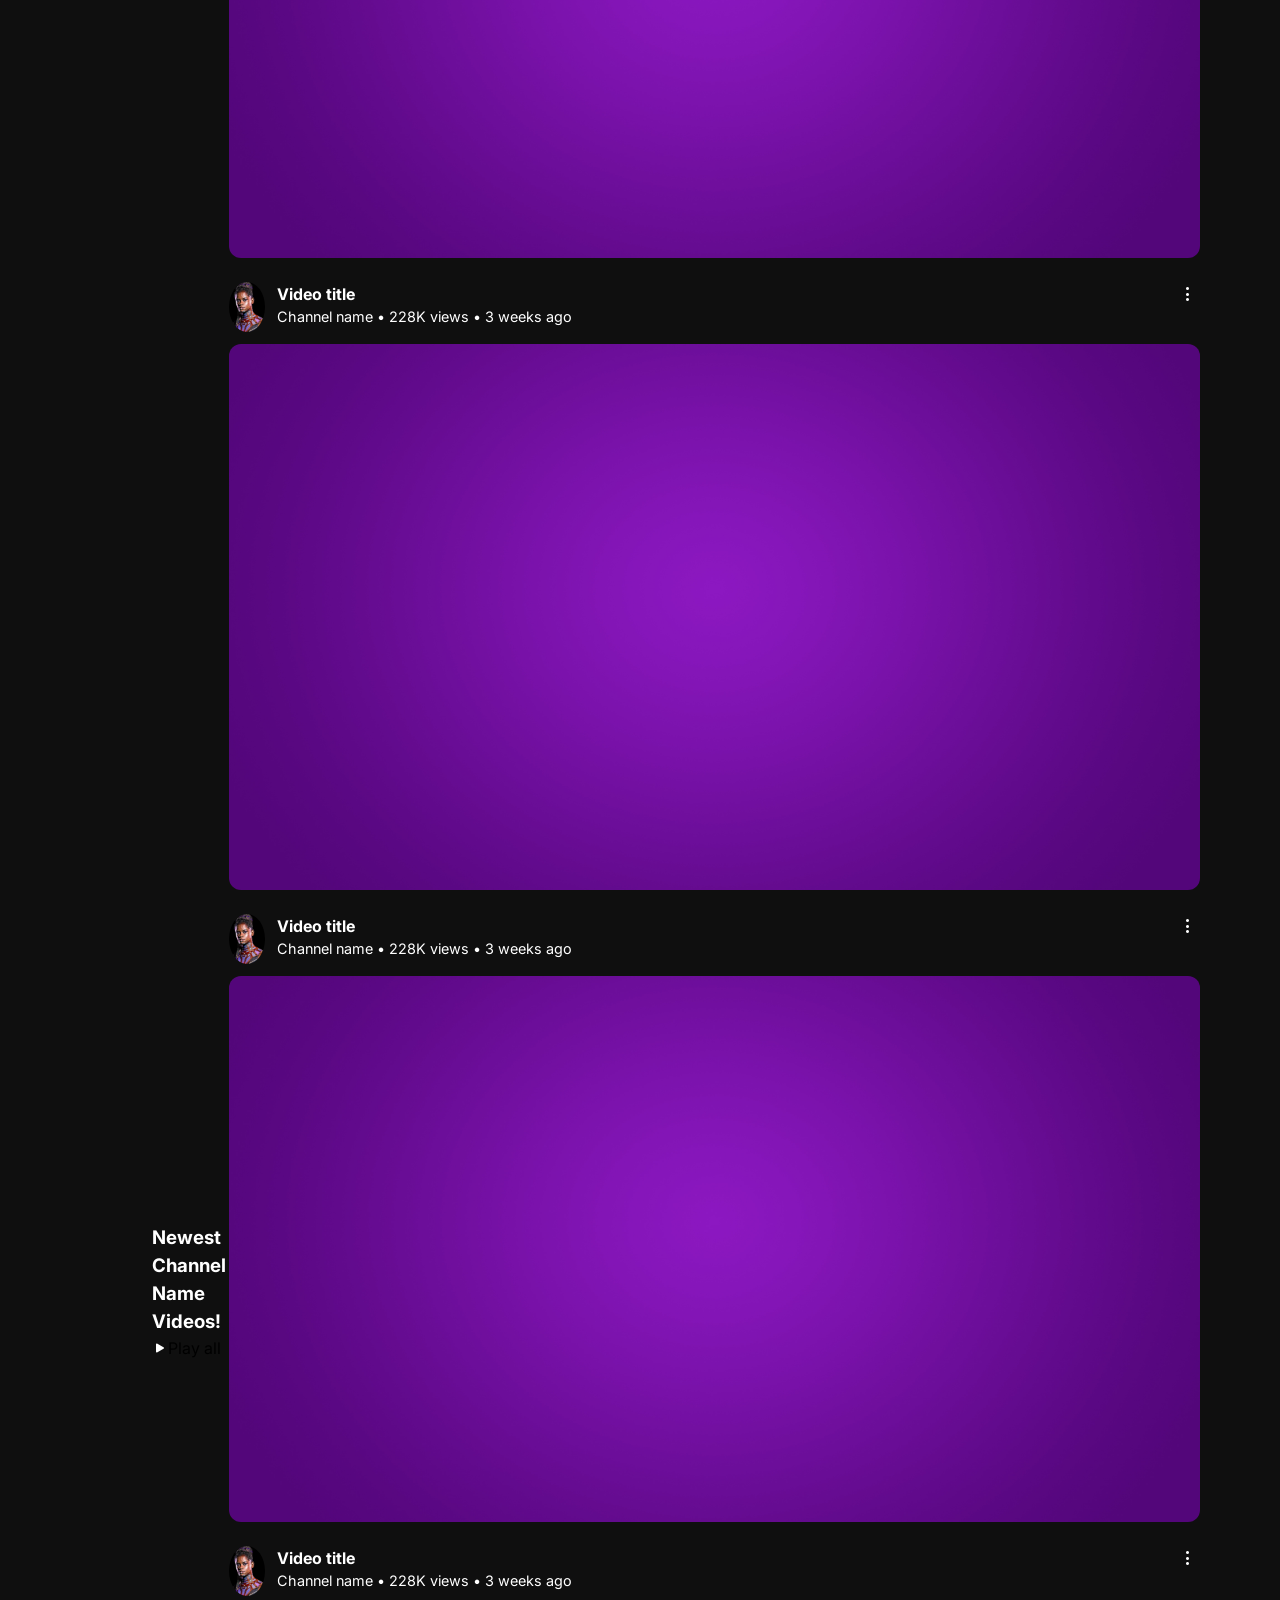
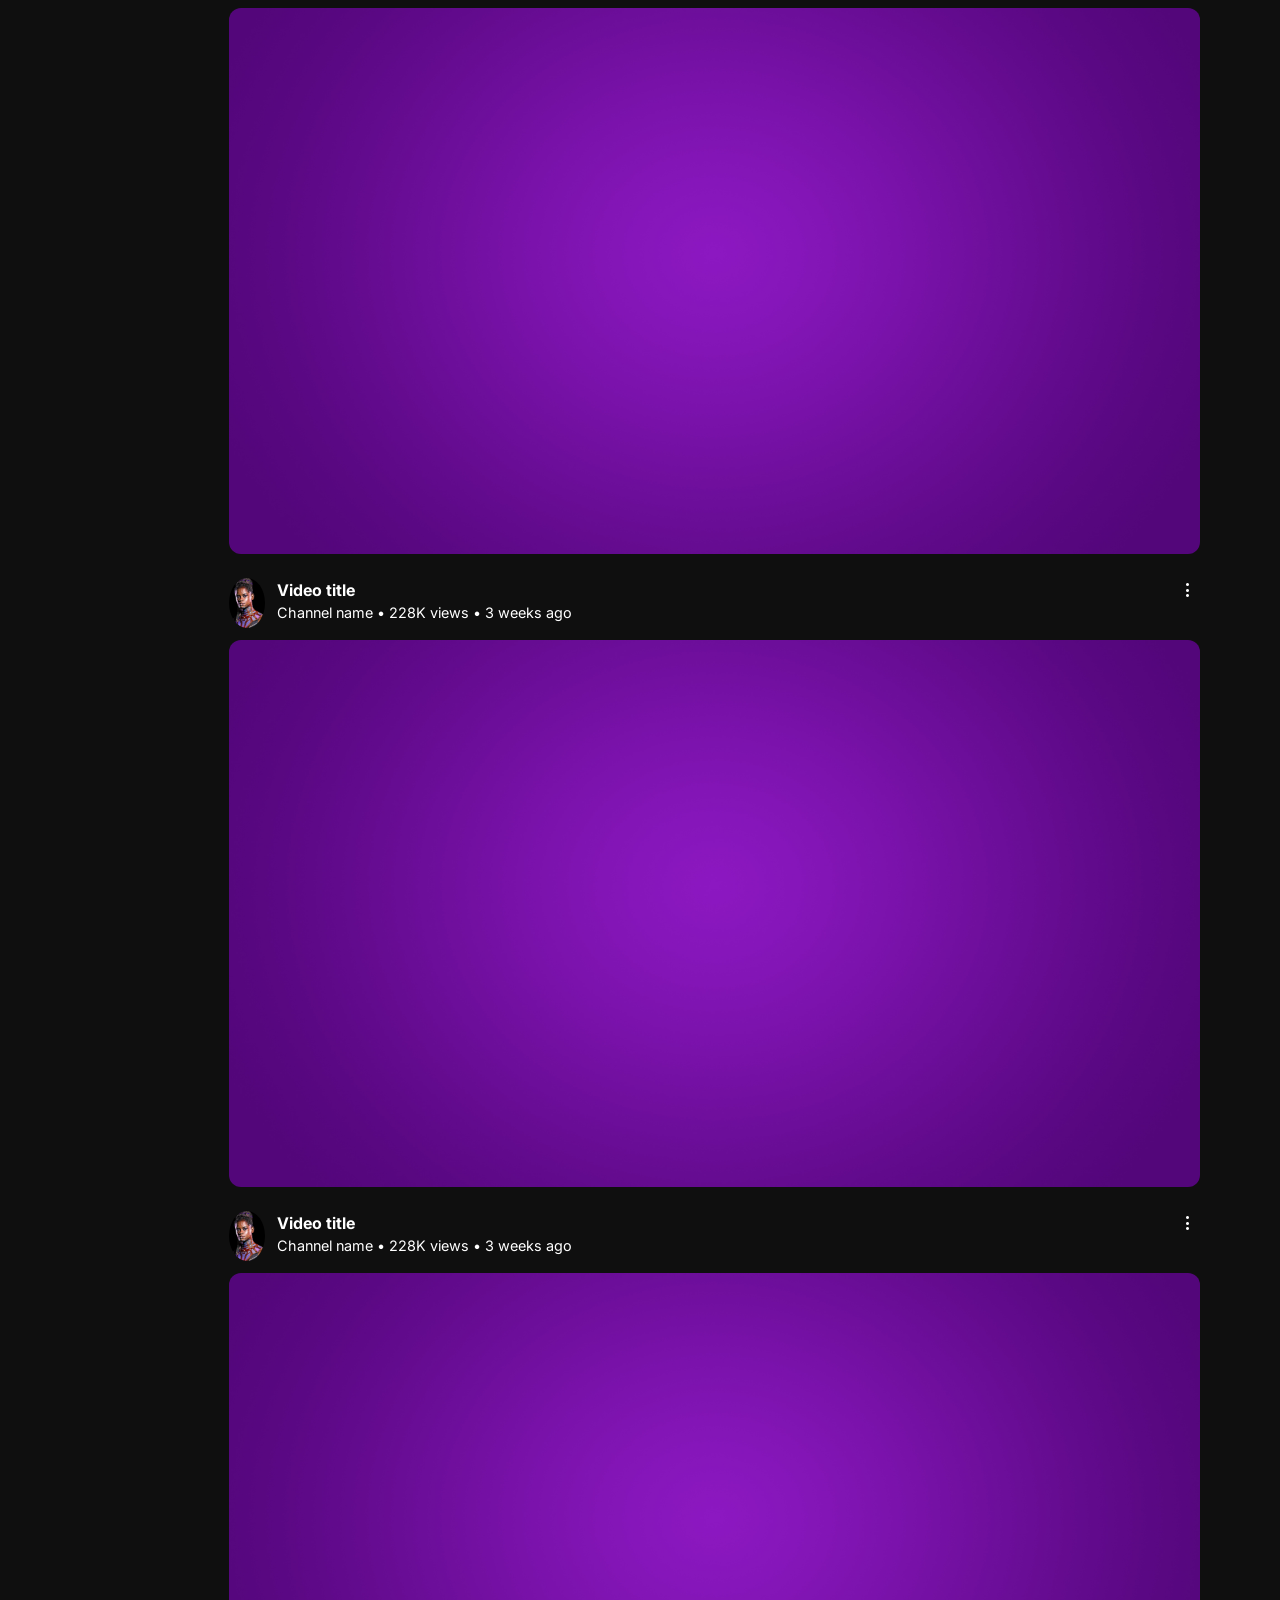
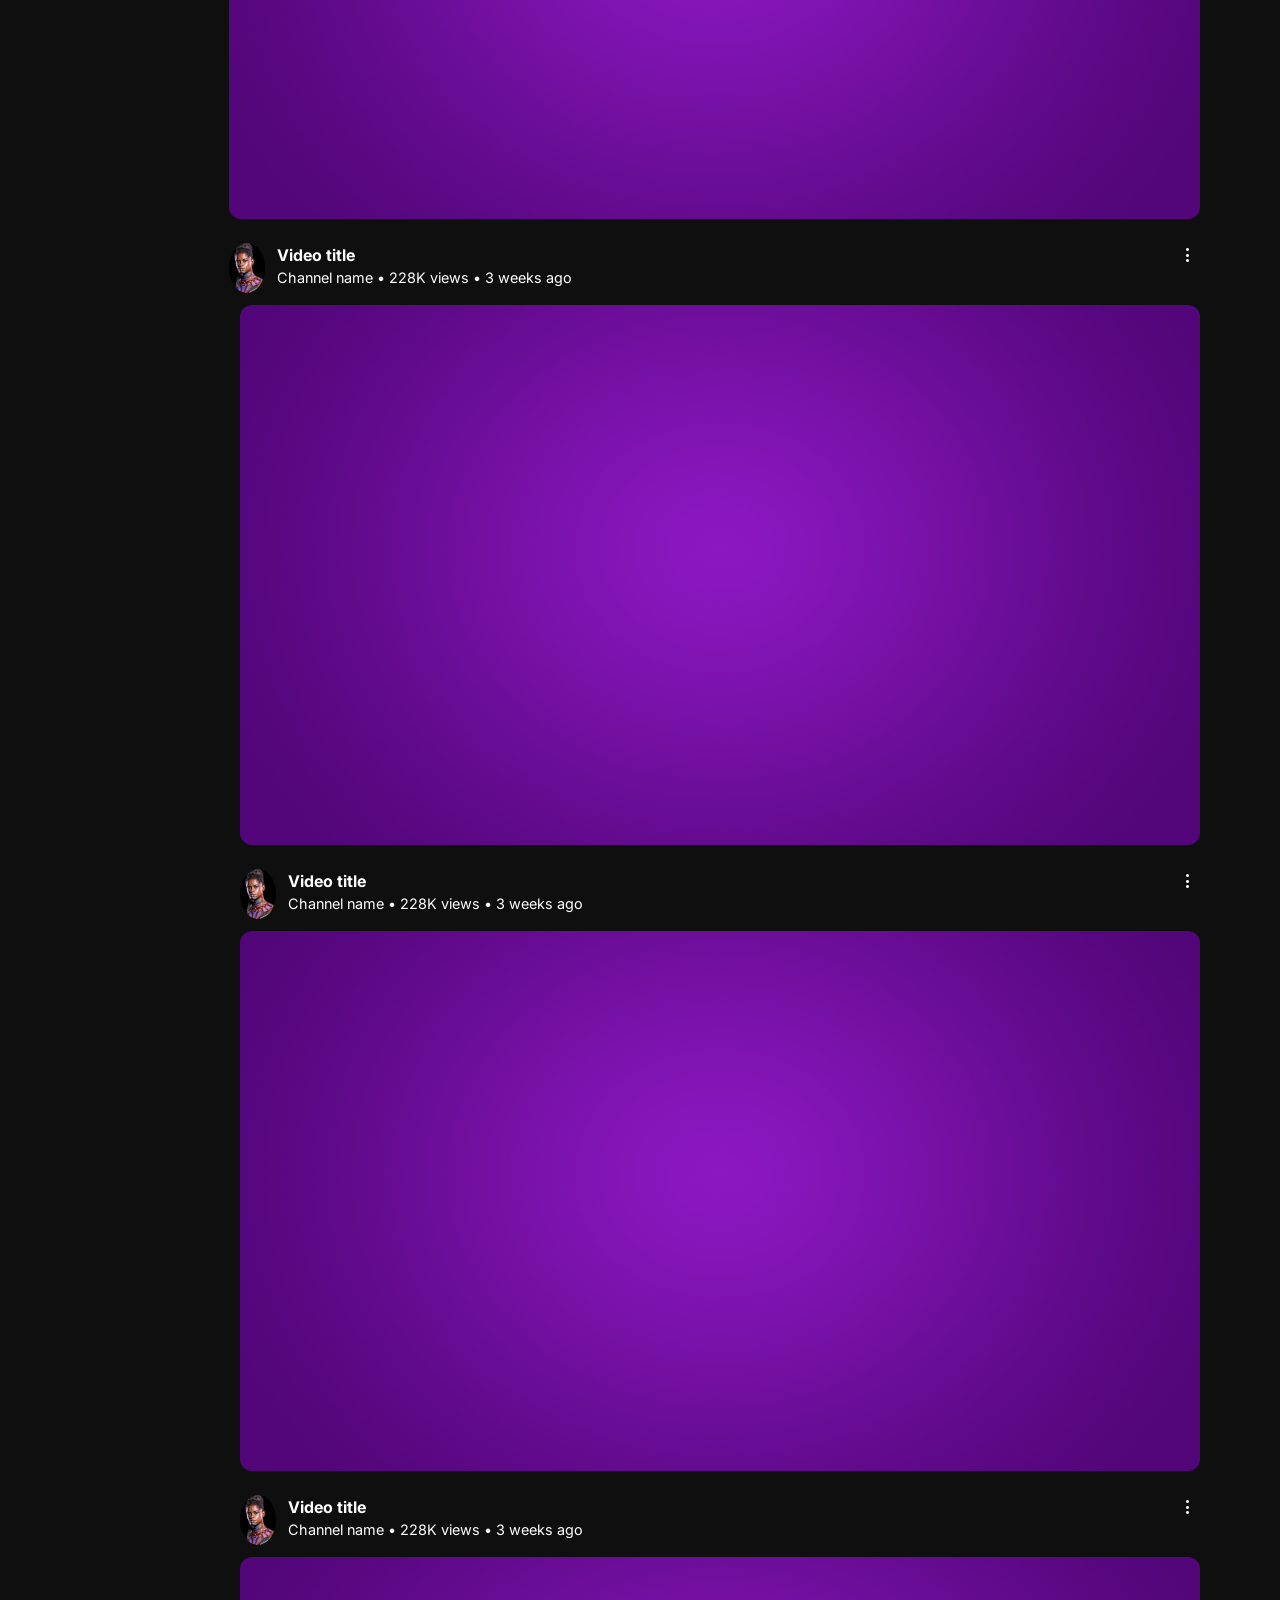
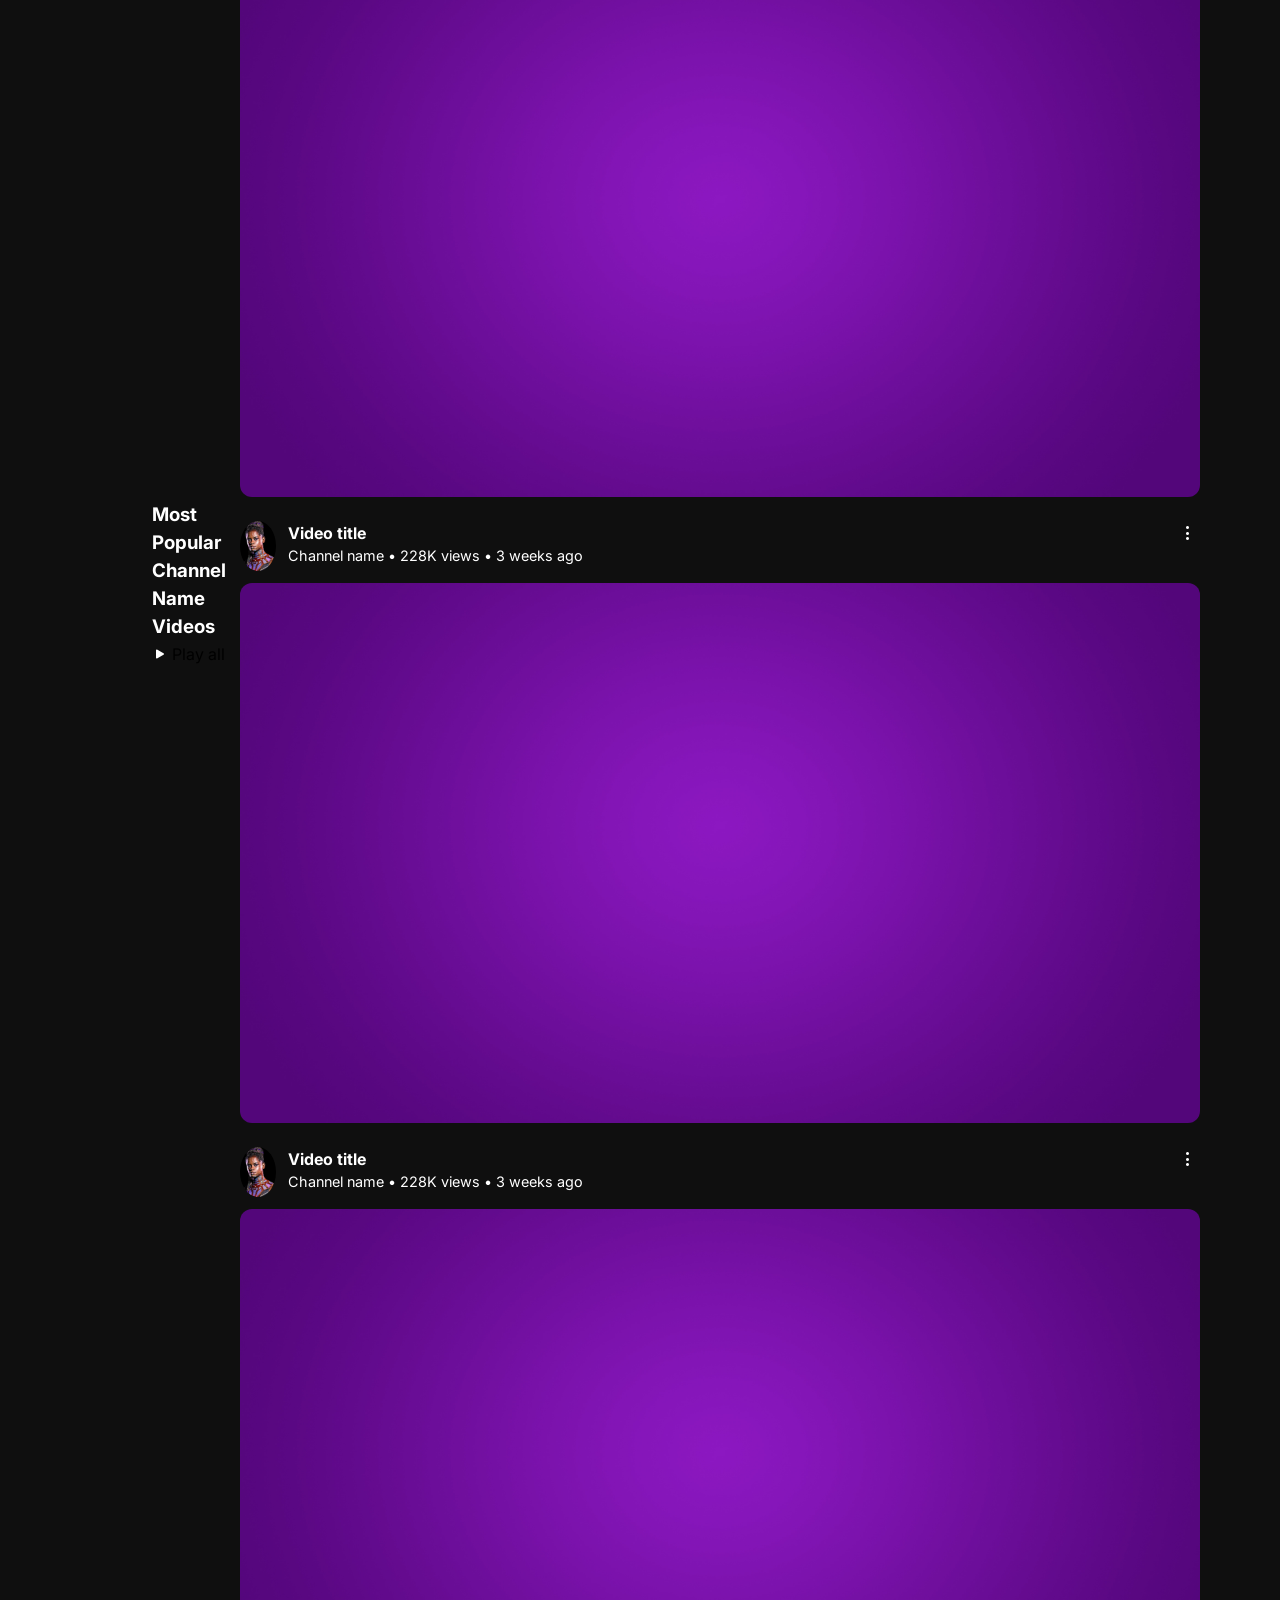
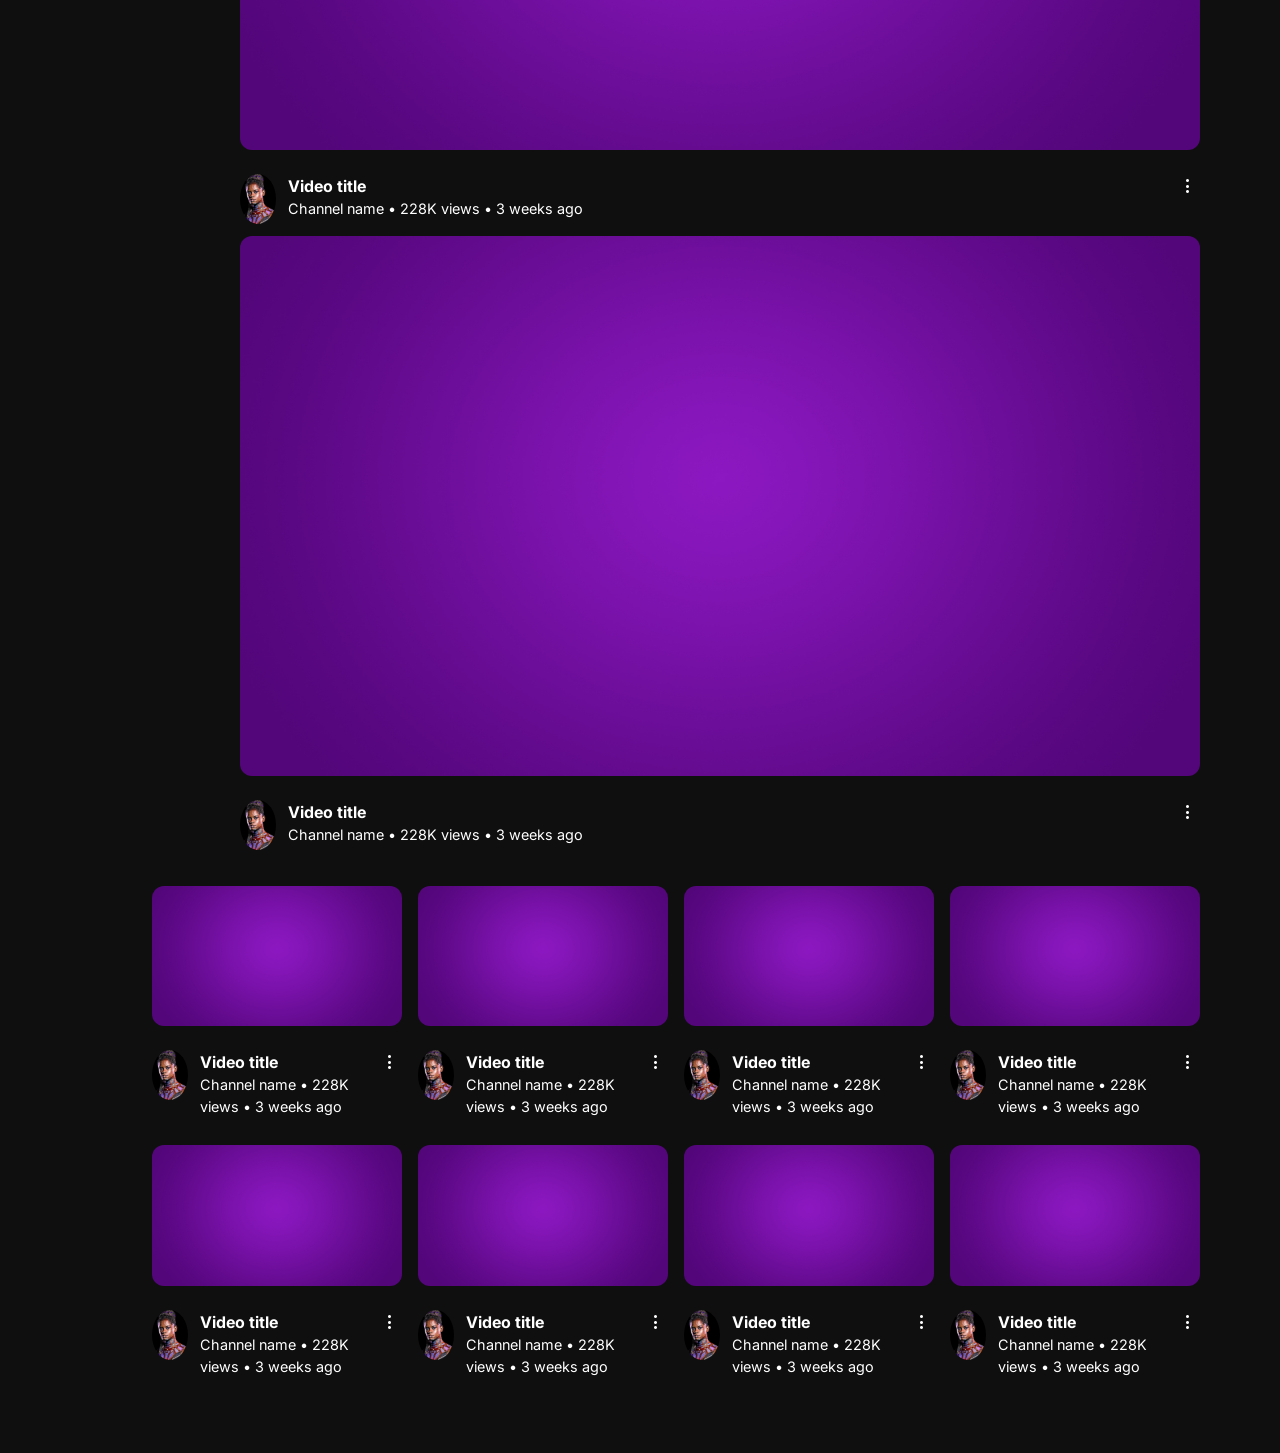
==== commit 5810d6b3: "Merge branch 'main' of https://github.com/SaraAlmeida07/youtube-clone" ====
--- a/index.html
+++ b/index.html
@@ -9,6 +9,8 @@
   <link rel="stylesheet" href="https://cdn.jsdelivr.net/npm/bootstrap-icons@1.13.1/font/bootstrap-icons.min.css" />
   <link rel="stylesheet"
     href="https://fonts.googleapis.com/css2?family=Material+Symbols+Outlined:opsz,wght,FILL,GRAD@24,400,0,0" />
+  <link rel="stylesheet"
+    href="https://cdnjs.cloudflare.com/ajax/libs/material-design-icons/4.0.0/font/MaterialIcons-Regular.ttf">
   <!-- FONTE -->
   <link rel="preconnect" href="https://fonts.googleapis.com" />
   <link rel="preconnect" href="https://fonts.gstatic.com" crossorigin />
@@ -63,6 +65,31 @@
         <button type="button" class="mobile-only" aria-label="Pesquisar">
           <i class="bi bi-search"></i>
         </button>
+        <button type="button" class="mobile-only" aria-label="Mais opções">
+          <i class="bi bi-three-dots-vertical"></i>
+        </button>
+
+        <div class="pontinhos-aberto">
+          <div class="pontinhos-content">
+            <button class="pontinhos" id="share">
+              <i class="fa-solid fa-share"></i>
+              <span>Share</span>
+            </button>
+            <button class="pontinhos" id="info">
+              <i class="bi bi-info-circle"></i>
+              <span> About channel</span>
+            </button>
+            <button class="pontinhos" id="ban">
+              <i class="bi bi-ban"></i>
+              <span> Hide user from my channel</span>
+            </button>
+            <button class="pontinhos" id="question">
+              <i class="bi bi-question-circle"></i>
+              <span> Help & feedback</span>
+            </button>
+
+          </div>
+        </div>
 
         <!--Botoes Desktop-->
         <button type="button" class="desktop-only" aria-label="Criar">
@@ -77,9 +104,7 @@
 
         <img src="imagens/avatar.jpeg" alt="Perfil" class="header-avatar desktop-only" />
 
-        <button type="button" class="mobile-only" aria-label="Mais opções">
-          <i class="bi bi-three-dots-vertical"></i>
-        </button>
+
       </div>
     </div>
   </header>
@@ -166,153 +191,304 @@
         <hr class="section-divider">
       </section>
 
+      <section class="channel-section desktop-only">
+        <div class="section-header">
+          <h3>Newest Channel Name Videos!</h3>
+          <button class="play-all desktop-only"><i class="bi bi-play-fill"></i> Play all</button>
+        </div>
+        
+        <div class="video-grid">
+          <article class="box-video">
+            <img class="thumbnail" src="imagens/foto.jpg" alt="Capa do vídeo" />
+            <div class="video-details">
+              <img class="perfil-canal-miniatura" src="imagens/avatar.jpeg" alt="" />
+              <div class="video-text">
+              <h4>Video title</h4>
+                <p>Channel name • 228K views • 3 weeks ago</p>
+              </div>
+              <button type="button" aria-label="Opções do vídeo">
+                <i class="bi bi-three-dots-vertical"></i>
+              </button>
+            </div>
+          </article>
+          <article class="box-video">
+            <img class="thumbnail" src="imagens/foto.jpg" alt="Capa do vídeo" />
+            <div class="video-details">
+              <img class="perfil-canal-miniatura" src="imagens/avatar.jpeg" alt="" />
+              <div class="video-text">
+              <h4>Video title</h4>
+                <p>Channel name • 228K views • 3 weeks ago</p>
+              </div>
+              <button type="button" aria-label="Opções do vídeo">
+                <i class="bi bi-three-dots-vertical"></i>
+              </button>
+            </div>
+          </article>
+          <article class="box-video">
+            <img class="thumbnail" src="imagens/foto.jpg" alt="Capa do vídeo" />
+            <div class="video-details">
+              <img class="perfil-canal-miniatura" src="imagens/avatar.jpeg" alt="" />
+              <div class="video-text">
+              <h4>Video title</h4>
+                <p>Channel name • 228K views • 3 weeks ago</p>
+              </div>
+              <button type="button" aria-label="Opções do vídeo">
+                <i class="bi bi-three-dots-vertical"></i>
+              </button>
+            </div>
+          </article>
+          <article class="box-video">
+            <img class="thumbnail" src="imagens/foto.jpg" alt="Capa do vídeo" />
+            <div class="video-details">
+              <img class="perfil-canal-miniatura" src="imagens/avatar.jpeg" alt="" />
+              <div class="video-text">
+              <h4>Video title</h4>
+                <p>Channel name • 228K views • 3 weeks ago</p>
+              </div>
+              <button type="button" aria-label="Opções do vídeo">
+                <i class="bi bi-three-dots-vertical"></i>
+              </button>
+            </div>
+          </article>
+          <article class="box-video">
+            <img class="thumbnail" src="imagens/foto.jpg" alt="Capa do vídeo" />
+            <div class="video-details">
+              <img class="perfil-canal-miniatura" src="imagens/avatar.jpeg" alt="" />
+              <div class="video-text">
+              <h4>Video title</h4>
+                <p>Channel name • 228K views • 3 weeks ago</p>
+              </div>
+              <button type="button" aria-label="Opções do vídeo">
+                <i class="bi bi-three-dots-vertical"></i>
+              </button>
+            </div>
+          </article>
+          <article class="box-video">
+            <img class="thumbnail" src="imagens/foto.jpg" alt="Capa do vídeo" />
+            <div class="video-details">
+              <img class="perfil-canal-miniatura" src="imagens/avatar.jpeg" alt="" />
+              <div class="video-text">
+              <h4>Video title</h4>
+                <p>Channel name • 228K views • 3 weeks ago</p>
+              </div>
+              <button type="button" aria-label="Opções do vídeo">
+                <i class="bi bi-three-dots-vertical"></i>
+              </button>
+            </div>
+          </article>
+          <article class="box-video">
+            <img class="thumbnail" src="imagens/foto.jpg" alt="Capa do vídeo" />
+            <div class="video-details">
+              <img class="perfil-canal-miniatura" src="imagens/avatar.jpeg" alt="" />
+              <div class="video-text">
+              <h4>Video title</h4>
+                <p>Channel name • 228K views • 3 weeks ago</p>
+              </div>
+              <button type="button" aria-label="Opções do vídeo">
+                <i class="bi bi-three-dots-vertical"></i>
+              </button>
+            </div>
+          </article>
+          
+        </div>
+      </section>
+
+      <section class="channel-section desktop-only">
+        <div class="section-header">
+          <h3>Most Popular Channel Name Videos</h3>
+          <button class="play-all"><i class="bi bi-play-fill"></i> Play all</button>
+        </div>
+        
+        <div class="video-grid">
+          <article class="box-video">
+            <img class="thumbnail" src="imagens/foto.jpg" alt="Capa do vídeo" />
+            <div class="video-details">
+              <img class="perfil-canal-miniatura" src="imagens/avatar.jpeg" alt="" />
+              <div class="video-text">
+                <h4>Video title</h4>
+                <p>Channel name • 228K views • 3 weeks ago</p>
+              </div>
+              <button type="button" aria-label="Opções do vídeo">
+                <i class="bi bi-three-dots-vertical"></i>
+              </button>
+            </div>
+          </article>
+
+          <article class="box-video">
+            <img class="thumbnail" src="imagens/foto.jpg" alt="Capa do vídeo" />
+            <div class="video-details">
+              <img class="perfil-canal-miniatura" src="imagens/avatar.jpeg" alt="" />
+              <div class="video-text">
+                <h4>Video title</h4>
+                <p>Channel name • 228K views • 3 weeks ago</p>
+              </div>
+              <button type="button" aria-label="Opções do vídeo">
+                <i class="bi bi-three-dots-vertical"></i>
+              </button>
+            </div>
+          </article>
+           <article class="box-video">
+            <img class="thumbnail" src="imagens/foto.jpg" alt="Capa do vídeo" />
+            <div class="video-details">
+              <img class="perfil-canal-miniatura" src="imagens/avatar.jpeg" alt="" />
+              <div class="video-text">
+                <h4>Video title</h4>
+                <p>Channel name • 228K views • 3 weeks ago</p>
+              </div>
+              <button type="button" aria-label="Opções do vídeo">
+                <i class="bi bi-three-dots-vertical"></i>
+              </button>
+            </div>
+          </article>
+
+          <article class="box-video">
+            <img class="thumbnail" src="imagens/foto.jpg" alt="Capa do vídeo" />
+            <div class="video-details">
+              <img class="perfil-canal-miniatura" src="imagens/avatar.jpeg" alt="" />
+              <div class="video-text">
+                <h4>Video title</h4>
+                <p>Channel name • 228K views • 3 weeks ago</p>
+              </div>
+              <button type="button" aria-label="Opções do vídeo">
+                <i class="bi bi-three-dots-vertical"></i>
+              </button>
+            </div>
+          </article>
+           <article class="box-video">
+            <img class="thumbnail" src="imagens/foto.jpg" alt="Capa do vídeo" />
+            <div class="video-details">
+              <img class="perfil-canal-miniatura" src="imagens/avatar.jpeg" alt="" />
+              <div class="video-text">
+                <h4>Video title</h4>
+                <p>Channel name • 228K views • 3 weeks ago</p>
+              </div>
+              <button type="button" aria-label="Opções do vídeo">
+                <i class="bi bi-three-dots-vertical"></i>
+              </button>
+            </div>
+          </article>
+
+          <article class="box-video">
+            <img class="thumbnail" src="imagens/foto.jpg" alt="Capa do vídeo" />
+            <div class="video-details">
+              <img class="perfil-canal-miniatura" src="imagens/avatar.jpeg" alt="" />
+              <div class="video-text">
+                <h4>Video title</h4>
+                <p>Channel name • 228K views • 3 weeks ago</p>
+              </div>
+              <button type="button" aria-label="Opções do vídeo">
+                <i class="bi bi-three-dots-vertical"></i>
+              </button>
+            </div>
+          </article>
+        </div>
+      </section>
+
       <section class="video-feed">
         <article class="box-video">
           <img class="thumbnail" src="imagens/foto.jpg" alt="Capa do vídeo" />
           <div class="video-details">
             <img class="perfil-canal-miniatura" src="imagens/avatar.jpeg" alt="" />
             <div class="video-text">
-              <h3>Video title</h3>
-              <p>Channel name • 228K views • 3 weeks ago</p>
-            </div>
-            <button type="button" aria-label="Opções do vídeo">
-              <i class="bi bi-three-dots-vertical"></i>
-            </button>
-          </div>
-        </article>
-
-        <article class="box-video">
-          <img class="thumbnail" src="imagens/foto.jpg" alt="Capa do vídeo" />
-          <div class="video-details">
-            <img class="perfil-canal-miniatura" src="imagens/avatar.jpeg" alt="" />
-            <div class="video-text">
-              <h3>Video title</h3>
-              <p>Channel name • 228K views • 3 weeks ago</p>
-            </div>
-            <button type="button" aria-label="Opções do vídeo">
-              <i class="bi bi-three-dots-vertical"></i>
-            </button>
-          </div>
-        </article>
-
-        <article class="box-video">
-          <img class="thumbnail" src="imagens/foto.jpg" alt="Capa do vídeo" />
-          <div class="video-details">
-            <img class="perfil-canal-miniatura" src="imagens/avatar.jpeg" alt="" />
-            <div class="video-text">
-              <h3>Video title</h3>
-              <p>Channel name • 228K views • 3 weeks ago</p>
-            </div>
-            <button type="button" aria-label="Opções do vídeo">
-              <i class="bi bi-three-dots-vertical"></i>
-            </button>
-          </div>
-        </article>
-
-        <article class="box-video">
-          <img class="thumbnail" src="imagens/foto.jpg" alt="Capa do vídeo" />
-          <div class="video-details">
-            <img class="perfil-canal-miniatura" src="imagens/avatar.jpeg" alt="" />
-            <div class="video-text">
-              <h3>Video title</h3>
-              <p>Channel name • 228K views • 3 weeks ago</p>
-            </div>
-            <button type="button" aria-label="Opções do vídeo">
-              <i class="bi bi-three-dots-vertical"></i>
-            </button>
-          </div>
-        </article>
-
-        <article class="box-video">
-          <img class="thumbnail" src="imagens/foto.jpg" alt="Capa do vídeo" />
-          <div class="video-details">
-            <img class="perfil-canal-miniatura" src="imagens/avatar.jpeg" alt="" />
-            <div class="video-text">
-              <h3>Video title</h3>
-              <p>Channel name • 228K views • 3 weeks ago</p>
-            </div>
-            <button type="button" aria-label="Opções do vídeo">
-              <i class="bi bi-three-dots-vertical"></i>
-            </button>
-          </div>
-        </article>
-
-        <article class="box-video">
-          <img class="thumbnail" src="imagens/foto.jpg" alt="Capa do vídeo" />
-          <div class="video-details">
-            <img class="perfil-canal-miniatura" src="imagens/avatar.jpeg" alt="" />
-            <div class="video-text">
-              <h3>Video title</h3>
-              <p>Channel name • 228K views • 3 weeks ago</p>
-            </div>
-            <button type="button" aria-label="Opções do vídeo">
-              <i class="bi bi-three-dots-vertical"></i>
-            </button>
-          </div>
-        </article>
-
-        <article class="box-video">
-          <img class="thumbnail" src="imagens/foto.jpg" alt="Capa do vídeo" />
-          <div class="video-details">
-            <img class="perfil-canal-miniatura" src="imagens/avatar.jpeg" alt="" />
-            <div class="video-text">
-              <h3>Video title</h3>
-              <p>Channel name • 228K views • 3 weeks ago</p>
-            </div>
-            <button type="button" aria-label="Opções do vídeo">
-              <i class="bi bi-three-dots-vertical"></i>
-            </button>
-          </div>
-        </article>
-
-        <article class="box-video">
-          <img class="thumbnail" src="imagens/foto.jpg" alt="Capa do vídeo" />
-          <div class="video-details">
-            <img class="perfil-canal-miniatura" src="imagens/avatar.jpeg" alt="" />
-            <div class="video-text">
-              <h3>Video title</h3>
-              <p>Channel name • 228K views • 3 weeks ago</p>
-            </div>
-            <button type="button" aria-label="Opções do vídeo">
-              <i class="bi bi-three-dots-vertical"></i>
-            </button>
-          </div>
-        </article>
-
-        <article class="box-video">
-          <img class="thumbnail" src="imagens/foto.jpg" alt="Capa do vídeo" />
-          <div class="video-details">
-            <img class="perfil-canal-miniatura" src="imagens/avatar.jpeg" alt="" />
-            <div class="video-text">
-              <h3>Video title</h3>
-              <p>Channel name • 228K views • 3 weeks ago</p>
-            </div>
-            <button type="button" aria-label="Opções do vídeo">
-              <i class="bi bi-three-dots-vertical"></i>
-            </button>
-          </div>
-        </article>
-
-        <article class="box-video">
-          <img class="thumbnail" src="imagens/foto.jpg" alt="Capa do vídeo" />
-          <div class="video-details">
-            <img class="perfil-canal-miniatura" src="imagens/avatar.jpeg" alt="" />
-            <div class="video-text">
-              <h3>Video title</h3>
-              <p>Channel name • 228K views • 3 weeks ago</p>
-            </div>
-            <button type="button" aria-label="Opções do vídeo">
-              <i class="bi bi-three-dots-vertical"></i>
-            </button>
-          </div>
-        </article>
-
-        <article class="box-video">
-          <img class="thumbnail" src="imagens/foto.jpg" alt="Capa do vídeo" />
-          <div class="video-details">
-            <img class="perfil-canal-miniatura" src="imagens/avatar.jpeg" alt="" />
-            <div class="video-text">
-              <h3>Video title</h3>
+             <h4>Video title</h4>
+              <p>Channel name • 228K views • 3 weeks ago</p>
+            </div>
+            <button type="button" aria-label="Opções do vídeo">
+              <i class="bi bi-three-dots-vertical"></i>
+            </button>
+          </div>
+        </article>
+
+        <article class="box-video">
+          <img class="thumbnail" src="imagens/foto.jpg" alt="Capa do vídeo" />
+          <div class="video-details">
+            <img class="perfil-canal-miniatura" src="imagens/avatar.jpeg" alt="" />
+            <div class="video-text">
+             <h4>Video title</h4>
+              <p>Channel name • 228K views • 3 weeks ago</p>
+            </div>
+            <button type="button" aria-label="Opções do vídeo">
+              <i class="bi bi-three-dots-vertical"></i>
+            </button>
+          </div>
+        </article>
+
+        <article class="box-video">
+          <img class="thumbnail" src="imagens/foto.jpg" alt="Capa do vídeo" />
+          <div class="video-details">
+            <img class="perfil-canal-miniatura" src="imagens/avatar.jpeg" alt="" />
+            <div class="video-text">
+             <h4>Video title</h4>
+              <p>Channel name • 228K views • 3 weeks ago</p>
+            </div>
+            <button type="button" aria-label="Opções do vídeo">
+              <i class="bi bi-three-dots-vertical"></i>
+            </button>
+          </div>
+        </article>
+
+        <article class="box-video">
+          <img class="thumbnail" src="imagens/foto.jpg" alt="Capa do vídeo" />
+          <div class="video-details">
+            <img class="perfil-canal-miniatura" src="imagens/avatar.jpeg" alt="" />
+            <div class="video-text">
+             <h4>Video title</h4>
+              <p>Channel name • 228K views • 3 weeks ago</p>
+            </div>
+            <button type="button" aria-label="Opções do vídeo">
+              <i class="bi bi-three-dots-vertical"></i>
+            </button>
+          </div>
+        </article>
+
+        <article class="box-video">
+          <img class="thumbnail" src="imagens/foto.jpg" alt="Capa do vídeo" />
+          <div class="video-details">
+            <img class="perfil-canal-miniatura" src="imagens/avatar.jpeg" alt="" />
+            <div class="video-text">
+             <h4>Video title</h4>
+              <p>Channel name • 228K views • 3 weeks ago</p>
+            </div>
+            <button type="button" aria-label="Opções do vídeo">
+              <i class="bi bi-three-dots-vertical"></i>
+            </button>
+          </div>
+        </article>
+
+        <article class="box-video">
+          <img class="thumbnail" src="imagens/foto.jpg" alt="Capa do vídeo" />
+          <div class="video-details">
+            <img class="perfil-canal-miniatura" src="imagens/avatar.jpeg" alt="" />
+            <div class="video-text">
+             <h4>Video title</h4>
+              <p>Channel name • 228K views • 3 weeks ago</p>
+            </div>
+            <button type="button" aria-label="Opções do vídeo">
+              <i class="bi bi-three-dots-vertical"></i>
+            </button>
+          </div>
+        </article>
+
+        <article class="box-video">
+          <img class="thumbnail" src="imagens/foto.jpg" alt="Capa do vídeo" />
+          <div class="video-details">
+            <img class="perfil-canal-miniatura" src="imagens/avatar.jpeg" alt="" />
+            <div class="video-text">
+             <h4>Video title</h4>
+              <p>Channel name • 228K views • 3 weeks ago</p>
+            </div>
+            <button type="button" aria-label="Opções do vídeo">
+              <i class="bi bi-three-dots-vertical"></i>
+            </button>
+          </div>
+        </article>
+
+        <article class="box-video">
+          <img class="thumbnail" src="imagens/foto.jpg" alt="Capa do vídeo" />
+          <div class="video-details">
+            <img class="perfil-canal-miniatura" src="imagens/avatar.jpeg" alt="" />
+            <div class="video-text">
+             <h4>Video title</h4>
               <p>Channel name • 228K views • 3 weeks ago</p>
             </div>
             <button type="button" aria-label="Opções do vídeo">
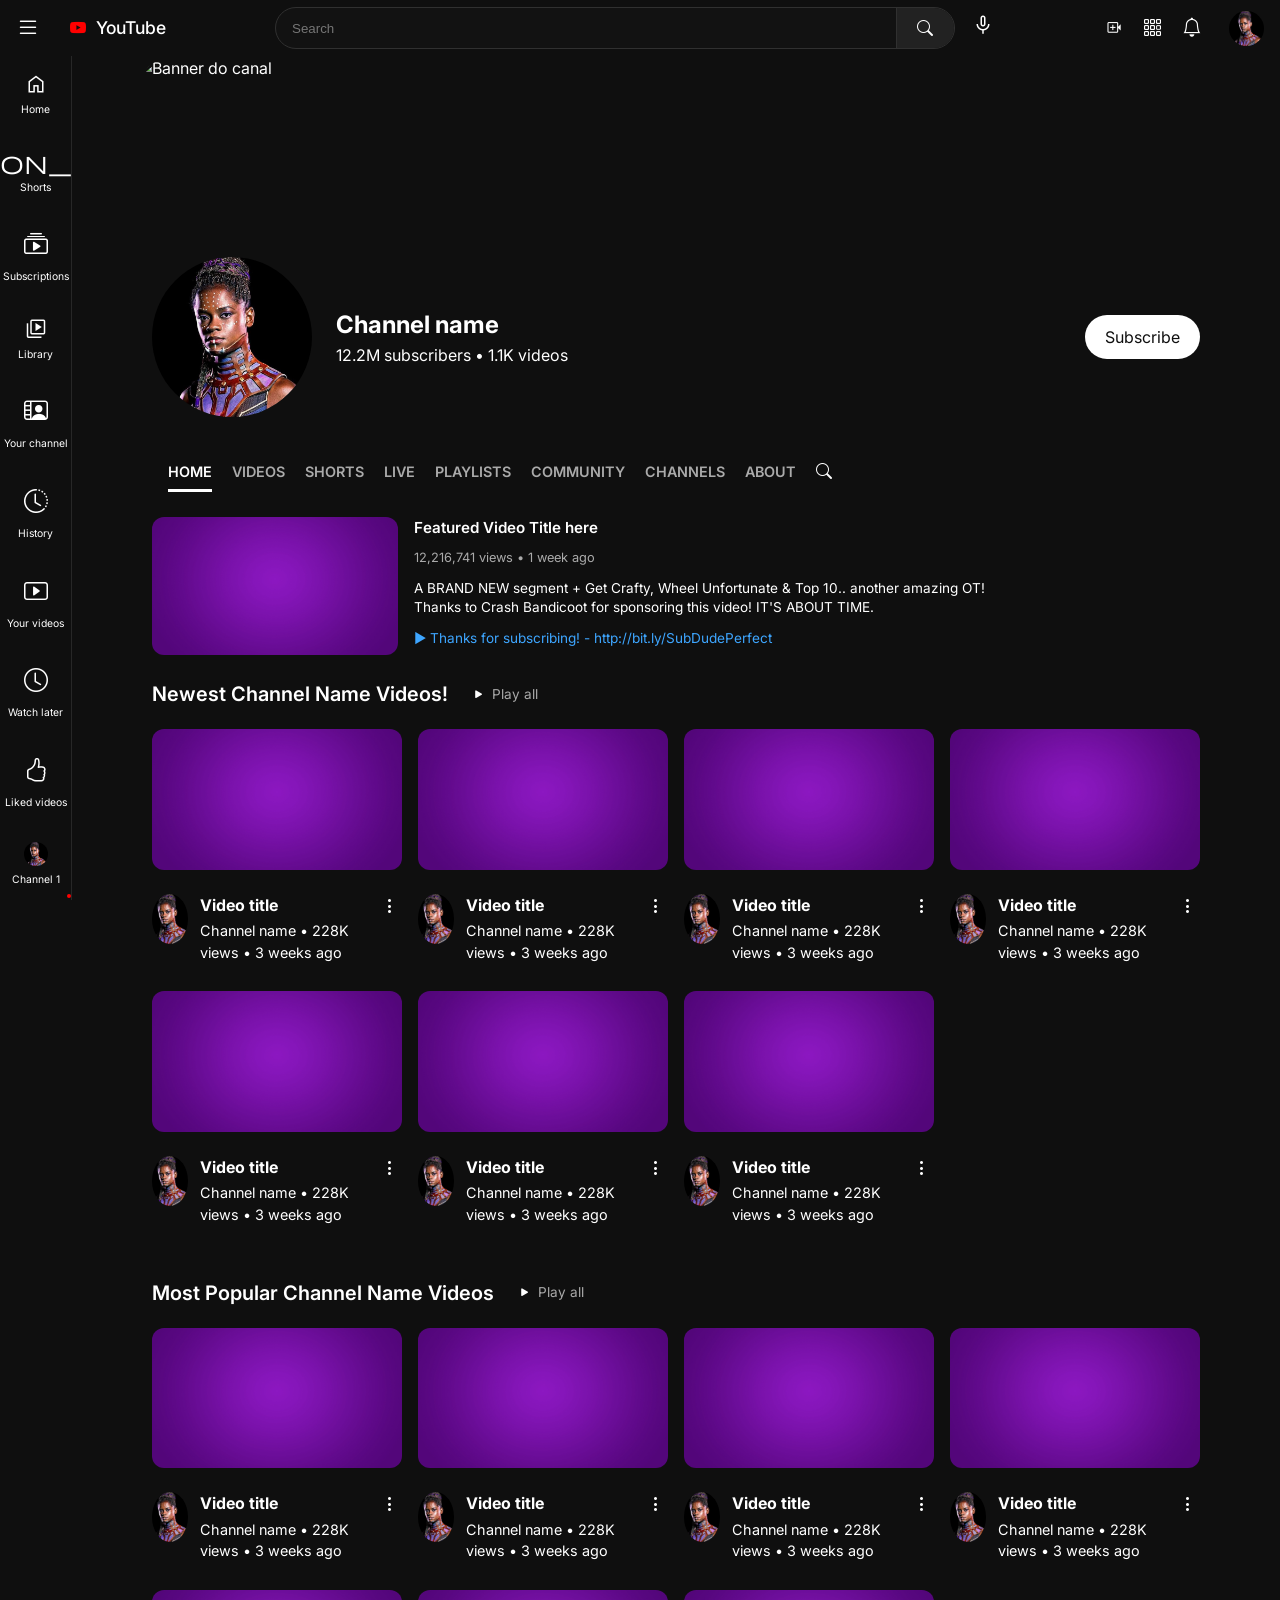
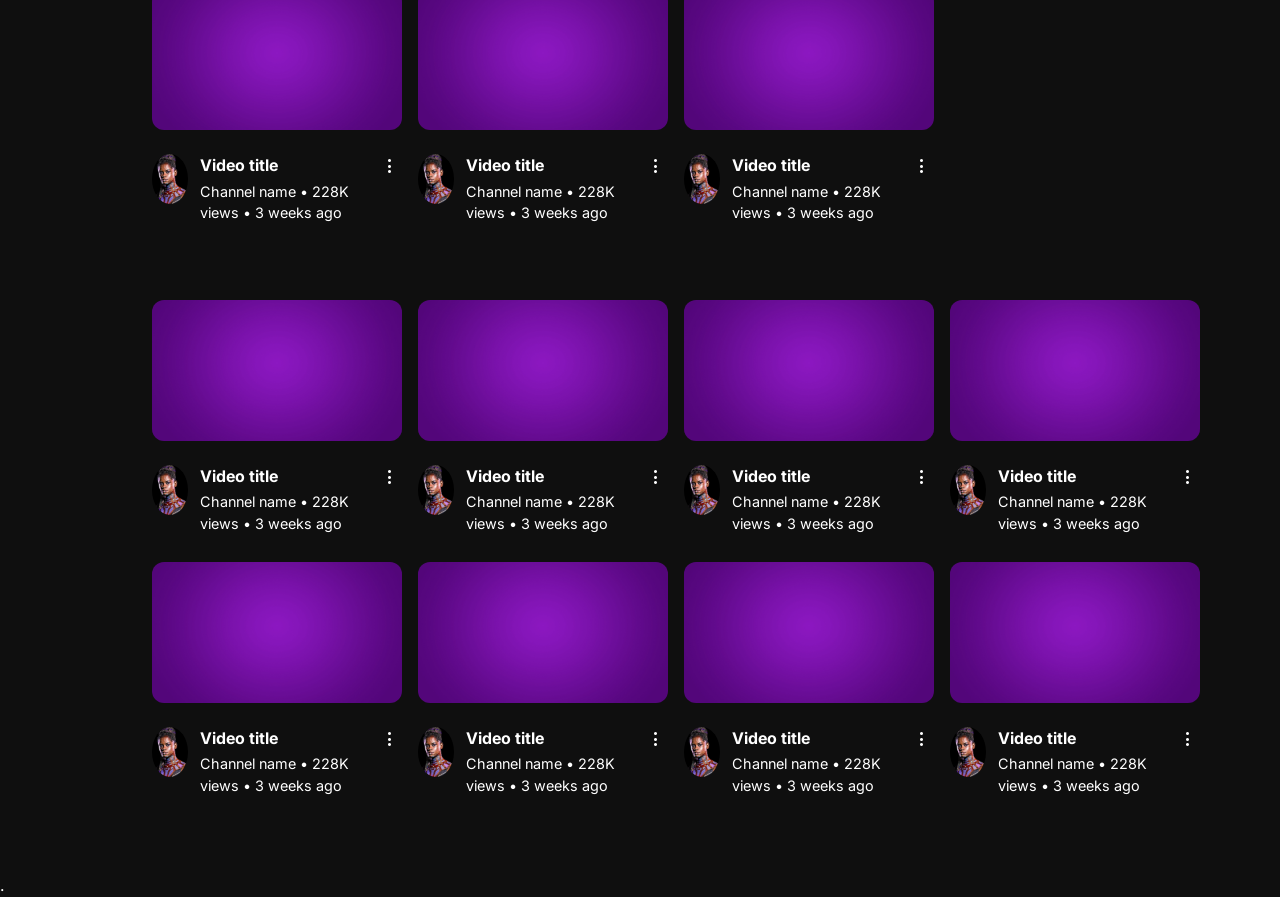
==== commit 7debb7bc: "esqueleto nav menu desktop" ====
--- a/index.html
+++ b/index.html
@@ -58,6 +58,7 @@
         </button>
       </div>
 
+      <!--Header-Actions-->
       <div class="header-actions">
         <button type="button" class="mobile-only" aria-label="Transmitir">
           <i class="material-symbols-outlined">cast</i>
@@ -65,31 +66,9 @@
         <button type="button" class="mobile-only" aria-label="Pesquisar">
           <i class="bi bi-search"></i>
         </button>
-        <button type="button" class="mobile-only" aria-label="Mais opções">
+        <button type="button" id="abrir-mdp" class="mobile-only" aria-label="Mais opções">
           <i class="bi bi-three-dots-vertical"></i>
         </button>
-
-        <div class="pontinhos-aberto">
-          <div class="pontinhos-content">
-            <button class="pontinhos" id="share">
-              <i class="fa-solid fa-share"></i>
-              <span>Share</span>
-            </button>
-            <button class="pontinhos" id="info">
-              <i class="bi bi-info-circle"></i>
-              <span> About channel</span>
-            </button>
-            <button class="pontinhos" id="ban">
-              <i class="bi bi-ban"></i>
-              <span> Hide user from my channel</span>
-            </button>
-            <button class="pontinhos" id="question">
-              <i class="bi bi-question-circle"></i>
-              <span> Help & feedback</span>
-            </button>
-
-          </div>
-        </div>
 
         <!--Botoes Desktop-->
         <button type="button" class="desktop-only" aria-label="Criar">
@@ -103,8 +82,6 @@
         </button>
 
         <img src="imagens/avatar.jpeg" alt="Perfil" class="header-avatar desktop-only" />
-
-
       </div>
     </div>
   </header>
@@ -119,12 +96,28 @@
       </ul>
       <hr>
 
-      <!--<div class="sidebar-section subscriptions">
-          <h3 class="sidebar-title">Subscriptions</h3>
-          <ul>
-            <li><a href="#"><img src="imagens/avatar.jpeg" alt=""> <span>Channel 1</span></a></li>
-          </ul>
-        </div>-->
+      <div class="sidebar-section">
+        <h3 class="sidebar-title">You <i class="bi bi-chevron-right"></i></h3>
+        <ul>
+          <li><a href="#"><i class="bi bi-person-video2"></i> <span>Your channel</span></a></li>
+          <li><a href="#"><i class="bi bi-clock-history"></i> <span>History</span></a></li>
+          <li><a href="#"><i class="bi bi-play-btn"></i> <span>Your videos</span></a></li>
+          <li><a href="#"><i class="bi bi-clock"></i> <span>Watch later</span></a></li>
+          <li><a href="#"><i class="bi bi-hand-thumbs-up"></i> <span>Liked videos</span></a></li>
+        </ul>
+      </div>
+      <hr>
+
+      <div class="sidebar-section subscriptions">
+        <h3 class="sidebar-title">Subscriptions</h3>
+        <ul>
+          <li><a href="#"><img src="imagens/avatar.jpeg" class="side-avatar"> <span>Channel 1</span> <span
+                class="live-dot"></span></a></li>
+          <li><a href="#"><img src="imagens/avatar.jpeg" class="side-avatar"> <span>Channel 2</span> <i
+                class="bi bi-dot"></i></a></li>
+          <li><a href="#"><i class="bi bi-chevron-down"></i> <span>Show more</span></a></li>
+        </ul>
+      </div>
     </nav>
   </aside>
 
@@ -153,7 +146,7 @@
           </div>
         </div>
 
-        <button type="button" class="btn-subscribe">Subscribe</button>
+        <button type="button" id="botao-inscricao" class="btn-subscribe">Subscribe</button>
       </section>
 
       <nav class="nav-interna">
@@ -191,194 +184,176 @@
         <hr class="section-divider">
       </section>
 
+
       <section class="channel-section desktop-only">
         <div class="section-header">
           <h3>Newest Channel Name Videos!</h3>
           <button class="play-all desktop-only"><i class="bi bi-play-fill"></i> Play all</button>
         </div>
-        
+
         <div class="video-grid">
           <article class="box-video">
-            <img class="thumbnail" src="imagens/foto.jpg" alt="Capa do vídeo" />
-            <div class="video-details">
-              <img class="perfil-canal-miniatura" src="imagens/avatar.jpeg" alt="" />
-              <div class="video-text">
-              <h4>Video title</h4>
-                <p>Channel name • 228K views • 3 weeks ago</p>
-              </div>
-              <button type="button" aria-label="Opções do vídeo">
-                <i class="bi bi-three-dots-vertical"></i>
-              </button>
-            </div>
-          </article>
-          <article class="box-video">
-            <img class="thumbnail" src="imagens/foto.jpg" alt="Capa do vídeo" />
-            <div class="video-details">
-              <img class="perfil-canal-miniatura" src="imagens/avatar.jpeg" alt="" />
-              <div class="video-text">
-              <h4>Video title</h4>
-                <p>Channel name • 228K views • 3 weeks ago</p>
-              </div>
-              <button type="button" aria-label="Opções do vídeo">
-                <i class="bi bi-three-dots-vertical"></i>
-              </button>
-            </div>
-          </article>
-          <article class="box-video">
-            <img class="thumbnail" src="imagens/foto.jpg" alt="Capa do vídeo" />
-            <div class="video-details">
-              <img class="perfil-canal-miniatura" src="imagens/avatar.jpeg" alt="" />
-              <div class="video-text">
-              <h4>Video title</h4>
-                <p>Channel name • 228K views • 3 weeks ago</p>
-              </div>
-              <button type="button" aria-label="Opções do vídeo">
-                <i class="bi bi-three-dots-vertical"></i>
-              </button>
-            </div>
-          </article>
-          <article class="box-video">
-            <img class="thumbnail" src="imagens/foto.jpg" alt="Capa do vídeo" />
-            <div class="video-details">
-              <img class="perfil-canal-miniatura" src="imagens/avatar.jpeg" alt="" />
-              <div class="video-text">
-              <h4>Video title</h4>
-                <p>Channel name • 228K views • 3 weeks ago</p>
-              </div>
-              <button type="button" aria-label="Opções do vídeo">
-                <i class="bi bi-three-dots-vertical"></i>
-              </button>
-            </div>
-          </article>
-          <article class="box-video">
-            <img class="thumbnail" src="imagens/foto.jpg" alt="Capa do vídeo" />
-            <div class="video-details">
-              <img class="perfil-canal-miniatura" src="imagens/avatar.jpeg" alt="" />
-              <div class="video-text">
-              <h4>Video title</h4>
-                <p>Channel name • 228K views • 3 weeks ago</p>
-              </div>
-              <button type="button" aria-label="Opções do vídeo">
-                <i class="bi bi-three-dots-vertical"></i>
-              </button>
-            </div>
-          </article>
-          <article class="box-video">
-            <img class="thumbnail" src="imagens/foto.jpg" alt="Capa do vídeo" />
-            <div class="video-details">
-              <img class="perfil-canal-miniatura" src="imagens/avatar.jpeg" alt="" />
-              <div class="video-text">
-              <h4>Video title</h4>
-                <p>Channel name • 228K views • 3 weeks ago</p>
-              </div>
-              <button type="button" aria-label="Opções do vídeo">
-                <i class="bi bi-three-dots-vertical"></i>
-              </button>
-            </div>
-          </article>
-          <article class="box-video">
-            <img class="thumbnail" src="imagens/foto.jpg" alt="Capa do vídeo" />
-            <div class="video-details">
-              <img class="perfil-canal-miniatura" src="imagens/avatar.jpeg" alt="" />
-              <div class="video-text">
-              <h4>Video title</h4>
-                <p>Channel name • 228K views • 3 weeks ago</p>
-              </div>
-              <button type="button" aria-label="Opções do vídeo">
-                <i class="bi bi-three-dots-vertical"></i>
-              </button>
-            </div>
-          </article>
-          
+            <img class="thumbnail" src="imagens/foto.jpg" alt="Capa" />
+            <div class="video-details">
+              <img class="perfil-canal-miniatura" src="imagens/avatar.jpeg" alt="" />
+              <div class="video-text">
+                <h4>Video title</h4>
+                <p>Channel name • 228K views • 3 weeks ago</p>
+              </div>
+              <button type="button"><i class="bi bi-three-dots-vertical"></i></button>
+            </div>
+          </article>
+          <article class="box-video">
+            <img class="thumbnail" src="imagens/foto.jpg" alt="Capa" />
+            <div class="video-details">
+              <img class="perfil-canal-miniatura" src="imagens/avatar.jpeg" alt="" />
+              <div class="video-text">
+                <h4>Video title</h4>
+                <p>Channel name • 228K views • 3 weeks ago</p>
+              </div>
+              <button type="button"><i class="bi bi-three-dots-vertical"></i></button>
+            </div>
+          </article>
+          <article class="box-video">
+            <img class="thumbnail" src="imagens/foto.jpg" alt="Capa" />
+            <div class="video-details">
+              <img class="perfil-canal-miniatura" src="imagens/avatar.jpeg" alt="" />
+              <div class="video-text">
+                <h4>Video title</h4>
+                <p>Channel name • 228K views • 3 weeks ago</p>
+              </div>
+              <button type="button"><i class="bi bi-three-dots-vertical"></i></button>
+            </div>
+          </article>
+          <article class="box-video">
+            <img class="thumbnail" src="imagens/foto.jpg" alt="Capa" />
+            <div class="video-details">
+              <img class="perfil-canal-miniatura" src="imagens/avatar.jpeg" alt="" />
+              <div class="video-text">
+                <h4>Video title</h4>
+                <p>Channel name • 228K views • 3 weeks ago</p>
+              </div>
+              <button type="button"><i class="bi bi-three-dots-vertical"></i></button>
+            </div>
+          </article>
+          <article class="box-video">
+            <img class="thumbnail" src="imagens/foto.jpg" alt="Capa" />
+            <div class="video-details">
+              <img class="perfil-canal-miniatura" src="imagens/avatar.jpeg" alt="" />
+              <div class="video-text">
+                <h4>Video title</h4>
+                <p>Channel name • 228K views • 3 weeks ago</p>
+              </div>
+              <button type="button"><i class="bi bi-three-dots-vertical"></i></button>
+            </div>
+          </article>
+          <article class="box-video">
+            <img class="thumbnail" src="imagens/foto.jpg" alt="Capa" />
+            <div class="video-details">
+              <img class="perfil-canal-miniatura" src="imagens/avatar.jpeg" alt="" />
+              <div class="video-text">
+                <h4>Video title</h4>
+                <p>Channel name • 228K views • 3 weeks ago</p>
+              </div>
+              <button type="button"><i class="bi bi-three-dots-vertical"></i></button>
+            </div>
+          </article>
+          <article class="box-video">
+            <img class="thumbnail" src="imagens/foto.jpg" alt="Capa" />
+            <div class="video-details">
+              <img class="perfil-canal-miniatura" src="imagens/avatar.jpeg" alt="" />
+              <div class="video-text">
+                <h4>Video title</h4>
+                <p>Channel name • 228K views • 3 weeks ago</p>
+              </div>
+              <button type="button"><i class="bi bi-three-dots-vertical"></i></button>
+            </div>
+          </article>
         </div>
       </section>
 
       <section class="channel-section desktop-only">
         <div class="section-header">
           <h3>Most Popular Channel Name Videos</h3>
-          <button class="play-all"><i class="bi bi-play-fill"></i> Play all</button>
+          <button class="play-all desktop-only"><i class="bi bi-play-fill"></i> Play all</button>
         </div>
-        
+
         <div class="video-grid">
           <article class="box-video">
-            <img class="thumbnail" src="imagens/foto.jpg" alt="Capa do vídeo" />
-            <div class="video-details">
-              <img class="perfil-canal-miniatura" src="imagens/avatar.jpeg" alt="" />
-              <div class="video-text">
-                <h4>Video title</h4>
-                <p>Channel name • 228K views • 3 weeks ago</p>
-              </div>
-              <button type="button" aria-label="Opções do vídeo">
-                <i class="bi bi-three-dots-vertical"></i>
-              </button>
-            </div>
-          </article>
-
-          <article class="box-video">
-            <img class="thumbnail" src="imagens/foto.jpg" alt="Capa do vídeo" />
-            <div class="video-details">
-              <img class="perfil-canal-miniatura" src="imagens/avatar.jpeg" alt="" />
-              <div class="video-text">
-                <h4>Video title</h4>
-                <p>Channel name • 228K views • 3 weeks ago</p>
-              </div>
-              <button type="button" aria-label="Opções do vídeo">
-                <i class="bi bi-three-dots-vertical"></i>
-              </button>
-            </div>
-          </article>
-           <article class="box-video">
-            <img class="thumbnail" src="imagens/foto.jpg" alt="Capa do vídeo" />
-            <div class="video-details">
-              <img class="perfil-canal-miniatura" src="imagens/avatar.jpeg" alt="" />
-              <div class="video-text">
-                <h4>Video title</h4>
-                <p>Channel name • 228K views • 3 weeks ago</p>
-              </div>
-              <button type="button" aria-label="Opções do vídeo">
-                <i class="bi bi-three-dots-vertical"></i>
-              </button>
-            </div>
-          </article>
-
-          <article class="box-video">
-            <img class="thumbnail" src="imagens/foto.jpg" alt="Capa do vídeo" />
-            <div class="video-details">
-              <img class="perfil-canal-miniatura" src="imagens/avatar.jpeg" alt="" />
-              <div class="video-text">
-                <h4>Video title</h4>
-                <p>Channel name • 228K views • 3 weeks ago</p>
-              </div>
-              <button type="button" aria-label="Opções do vídeo">
-                <i class="bi bi-three-dots-vertical"></i>
-              </button>
-            </div>
-          </article>
-           <article class="box-video">
-            <img class="thumbnail" src="imagens/foto.jpg" alt="Capa do vídeo" />
-            <div class="video-details">
-              <img class="perfil-canal-miniatura" src="imagens/avatar.jpeg" alt="" />
-              <div class="video-text">
-                <h4>Video title</h4>
-                <p>Channel name • 228K views • 3 weeks ago</p>
-              </div>
-              <button type="button" aria-label="Opções do vídeo">
-                <i class="bi bi-three-dots-vertical"></i>
-              </button>
-            </div>
-          </article>
-
-          <article class="box-video">
-            <img class="thumbnail" src="imagens/foto.jpg" alt="Capa do vídeo" />
-            <div class="video-details">
-              <img class="perfil-canal-miniatura" src="imagens/avatar.jpeg" alt="" />
-              <div class="video-text">
-                <h4>Video title</h4>
-                <p>Channel name • 228K views • 3 weeks ago</p>
-              </div>
-              <button type="button" aria-label="Opções do vídeo">
-                <i class="bi bi-three-dots-vertical"></i>
-              </button>
+            <img class="thumbnail" src="imagens/foto.jpg" alt="Capa" />
+            <div class="video-details">
+              <img class="perfil-canal-miniatura" src="imagens/avatar.jpeg" alt="" />
+              <div class="video-text">
+                <h4>Video title</h4>
+                <p>Channel name • 228K views • 3 weeks ago</p>
+              </div>
+              <button type="button"><i class="bi bi-three-dots-vertical"></i></button>
+            </div>
+          </article>
+          <article class="box-video">
+            <img class="thumbnail" src="imagens/foto.jpg" alt="Capa" />
+            <div class="video-details">
+              <img class="perfil-canal-miniatura" src="imagens/avatar.jpeg" alt="" />
+              <div class="video-text">
+                <h4>Video title</h4>
+                <p>Channel name • 228K views • 3 weeks ago</p>
+              </div>
+              <button type="button"><i class="bi bi-three-dots-vertical"></i></button>
+            </div>
+          </article>
+          <article class="box-video">
+            <img class="thumbnail" src="imagens/foto.jpg" alt="Capa" />
+            <div class="video-details">
+              <img class="perfil-canal-miniatura" src="imagens/avatar.jpeg" alt="" />
+              <div class="video-text">
+                <h4>Video title</h4>
+                <p>Channel name • 228K views • 3 weeks ago</p>
+              </div>
+              <button type="button"><i class="bi bi-three-dots-vertical"></i></button>
+            </div>
+          </article>
+          <article class="box-video">
+            <img class="thumbnail" src="imagens/foto.jpg" alt="Capa" />
+            <div class="video-details">
+              <img class="perfil-canal-miniatura" src="imagens/avatar.jpeg" alt="" />
+              <div class="video-text">
+                <h4>Video title</h4>
+                <p>Channel name • 228K views • 3 weeks ago</p>
+              </div>
+              <button type="button"><i class="bi bi-three-dots-vertical"></i></button>
+            </div>
+          </article>
+          <article class="box-video">
+            <img class="thumbnail" src="imagens/foto.jpg" alt="Capa" />
+            <div class="video-details">
+              <img class="perfil-canal-miniatura" src="imagens/avatar.jpeg" alt="" />
+              <div class="video-text">
+                <h4>Video title</h4>
+                <p>Channel name • 228K views • 3 weeks ago</p>
+              </div>
+              <button type="button"><i class="bi bi-three-dots-vertical"></i></button>
+            </div>
+          </article>
+          <article class="box-video">
+            <img class="thumbnail" src="imagens/foto.jpg" alt="Capa" />
+            <div class="video-details">
+              <img class="perfil-canal-miniatura" src="imagens/avatar.jpeg" alt="" />
+              <div class="video-text">
+                <h4>Video title</h4>
+                <p>Channel name • 228K views • 3 weeks ago</p>
+              </div>
+              <button type="button"><i class="bi bi-three-dots-vertical"></i></button>
+            </div>
+          </article>
+          <article class="box-video">
+            <img class="thumbnail" src="imagens/foto.jpg" alt="Capa" />
+            <div class="video-details">
+              <img class="perfil-canal-miniatura" src="imagens/avatar.jpeg" alt="" />
+              <div class="video-text">
+                <h4>Video title</h4>
+                <p>Channel name • 228K views • 3 weeks ago</p>
+              </div>
+              <button type="button"><i class="bi bi-three-dots-vertical"></i></button>
             </div>
           </article>
         </div>
@@ -390,105 +365,105 @@
           <div class="video-details">
             <img class="perfil-canal-miniatura" src="imagens/avatar.jpeg" alt="" />
             <div class="video-text">
-             <h4>Video title</h4>
-              <p>Channel name • 228K views • 3 weeks ago</p>
-            </div>
-            <button type="button" aria-label="Opções do vídeo">
-              <i class="bi bi-three-dots-vertical"></i>
-            </button>
-          </div>
-        </article>
-
-        <article class="box-video">
-          <img class="thumbnail" src="imagens/foto.jpg" alt="Capa do vídeo" />
-          <div class="video-details">
-            <img class="perfil-canal-miniatura" src="imagens/avatar.jpeg" alt="" />
-            <div class="video-text">
-             <h4>Video title</h4>
-              <p>Channel name • 228K views • 3 weeks ago</p>
-            </div>
-            <button type="button" aria-label="Opções do vídeo">
-              <i class="bi bi-three-dots-vertical"></i>
-            </button>
-          </div>
-        </article>
-
-        <article class="box-video">
-          <img class="thumbnail" src="imagens/foto.jpg" alt="Capa do vídeo" />
-          <div class="video-details">
-            <img class="perfil-canal-miniatura" src="imagens/avatar.jpeg" alt="" />
-            <div class="video-text">
-             <h4>Video title</h4>
-              <p>Channel name • 228K views • 3 weeks ago</p>
-            </div>
-            <button type="button" aria-label="Opções do vídeo">
-              <i class="bi bi-three-dots-vertical"></i>
-            </button>
-          </div>
-        </article>
-
-        <article class="box-video">
-          <img class="thumbnail" src="imagens/foto.jpg" alt="Capa do vídeo" />
-          <div class="video-details">
-            <img class="perfil-canal-miniatura" src="imagens/avatar.jpeg" alt="" />
-            <div class="video-text">
-             <h4>Video title</h4>
-              <p>Channel name • 228K views • 3 weeks ago</p>
-            </div>
-            <button type="button" aria-label="Opções do vídeo">
-              <i class="bi bi-three-dots-vertical"></i>
-            </button>
-          </div>
-        </article>
-
-        <article class="box-video">
-          <img class="thumbnail" src="imagens/foto.jpg" alt="Capa do vídeo" />
-          <div class="video-details">
-            <img class="perfil-canal-miniatura" src="imagens/avatar.jpeg" alt="" />
-            <div class="video-text">
-             <h4>Video title</h4>
-              <p>Channel name • 228K views • 3 weeks ago</p>
-            </div>
-            <button type="button" aria-label="Opções do vídeo">
-              <i class="bi bi-three-dots-vertical"></i>
-            </button>
-          </div>
-        </article>
-
-        <article class="box-video">
-          <img class="thumbnail" src="imagens/foto.jpg" alt="Capa do vídeo" />
-          <div class="video-details">
-            <img class="perfil-canal-miniatura" src="imagens/avatar.jpeg" alt="" />
-            <div class="video-text">
-             <h4>Video title</h4>
-              <p>Channel name • 228K views • 3 weeks ago</p>
-            </div>
-            <button type="button" aria-label="Opções do vídeo">
-              <i class="bi bi-three-dots-vertical"></i>
-            </button>
-          </div>
-        </article>
-
-        <article class="box-video">
-          <img class="thumbnail" src="imagens/foto.jpg" alt="Capa do vídeo" />
-          <div class="video-details">
-            <img class="perfil-canal-miniatura" src="imagens/avatar.jpeg" alt="" />
-            <div class="video-text">
-             <h4>Video title</h4>
-              <p>Channel name • 228K views • 3 weeks ago</p>
-            </div>
-            <button type="button" aria-label="Opções do vídeo">
-              <i class="bi bi-three-dots-vertical"></i>
-            </button>
-          </div>
-        </article>
-
-        <article class="box-video">
-          <img class="thumbnail" src="imagens/foto.jpg" alt="Capa do vídeo" />
-          <div class="video-details">
-            <img class="perfil-canal-miniatura" src="imagens/avatar.jpeg" alt="" />
-            <div class="video-text">
-             <h4>Video title</h4>
+              <h4>Video title</h4>
+              <p>Channel name • 228K views • 3 weeks ago</p>
+            </div>
+            <button type="button" aria-label="Opções do vídeo">
+              <i class="bi bi-three-dots-vertical"></i>
+            </button>
+          </div>
+        </article>
+
+        <article class="box-video">
+          <img class="thumbnail" src="imagens/foto.jpg" alt="Capa do vídeo" />
+          <div class="video-details">
+            <img class="perfil-canal-miniatura" src="imagens/avatar.jpeg" alt="" />
+            <div class="video-text">
+              <h4>Video title</h4>
+              <p>Channel name • 228K views • 3 weeks ago</p>
+            </div>
+            <button type="button" aria-label="Opções do vídeo">
+              <i class="bi bi-three-dots-vertical"></i>
+            </button>
+          </div>
+        </article>
+
+        <article class="box-video">
+          <img class="thumbnail" src="imagens/foto.jpg" alt="Capa do vídeo" />
+          <div class="video-details">
+            <img class="perfil-canal-miniatura" src="imagens/avatar.jpeg" alt="" />
+            <div class="video-text">
+              <h4>Video title</h4>
+              <p>Channel name • 228K views • 3 weeks ago</p>
+            </div>
+            <button type="button" aria-label="Opções do vídeo">
+              <i class="bi bi-three-dots-vertical"></i>
+            </button>
+          </div>
+        </article>
+
+        <article class="box-video">
+          <img class="thumbnail" src="imagens/foto.jpg" alt="Capa do vídeo" />
+          <div class="video-details">
+            <img class="perfil-canal-miniatura" src="imagens/avatar.jpeg" alt="" />
+            <div class="video-text">
+              <h4>Video title</h4>
+              <p>Channel name • 228K views • 3 weeks ago</p>
+            </div>
+            <button type="button" aria-label="Opções do vídeo">
+              <i class="bi bi-three-dots-vertical"></i>
+            </button>
+          </div>
+        </article>
+
+        <article class="box-video">
+          <img class="thumbnail" src="imagens/foto.jpg" alt="Capa do vídeo" />
+          <div class="video-details">
+            <img class="perfil-canal-miniatura" src="imagens/avatar.jpeg" alt="" />
+            <div class="video-text">
+              <h4>Video title</h4>
+              <p>Channel name • 228K views • 3 weeks ago</p>
+            </div>
+            <button type="button" aria-label="Opções do vídeo">
+              <i class="bi bi-three-dots-vertical"></i>
+            </button>
+          </div>
+        </article>
+
+        <article class="box-video">
+          <img class="thumbnail" src="imagens/foto.jpg" alt="Capa do vídeo" />
+          <div class="video-details">
+            <img class="perfil-canal-miniatura" src="imagens/avatar.jpeg" alt="" />
+            <div class="video-text">
+              <h4>Video title</h4>
+              <p>Channel name • 228K views • 3 weeks ago</p>
+            </div>
+            <button type="button" aria-label="Opções do vídeo">
+              <i class="bi bi-three-dots-vertical"></i>
+            </button>
+          </div>
+        </article>
+
+        <article class="box-video">
+          <img class="thumbnail" src="imagens/foto.jpg" alt="Capa do vídeo" />
+          <div class="video-details">
+            <img class="perfil-canal-miniatura" src="imagens/avatar.jpeg" alt="" />
+            <div class="video-text">
+              <h4>Video title</h4>
+              <p>Channel name • 228K views • 3 weeks ago</p>
+            </div>
+            <button type="button" aria-label="Opções do vídeo">
+              <i class="bi bi-three-dots-vertical"></i>
+            </button>
+          </div>
+        </article>
+
+        <article class="box-video">
+          <img class="thumbnail" src="imagens/foto.jpg" alt="Capa do vídeo" />
+          <div class="video-details">
+            <img class="perfil-canal-miniatura" src="imagens/avatar.jpeg" alt="" />
+            <div class="video-text">
+              <h4>Video title</h4>
               <p>Channel name • 228K views • 3 weeks ago</p>
             </div>
             <button type="button" aria-label="Opções do vídeo">
@@ -498,7 +473,6 @@
         </article>
       </section>
     </div>
-
   </main>
 
   <footer class="footer-box">
@@ -528,6 +502,29 @@
       </button>
     </div>
   </footer>
+  <!--Modal 3 pontinhos-->
+  <div id="modal-pontinhos" class="pontinhos-aberto">
+    <div class="pontinhos-content">
+      <span class="modal-handle"></span>
+      <button class="pontinhos-item" id="share">
+        <i class="bi bi-share"></i>
+        <span>Share</span>
+      </button>
+      <button class="pontinhos-item" id="info">
+        <i class="bi bi-info-circle"></i>
+        <span> About channel</span>
+      </button>
+      <button class="pontinhos-item" id="ban">
+        <i class="bi bi-ban"></i>
+        <span> Hide user from my channel</span>
+      </button>
+      <button class="pontinhos-item" id="question">
+        <i class="bi bi-question-circle"></i>
+        <span> Help & feedback</span>
+      </button>
+    </div>
+  </div>
+  <script src="js/script.js" defer></script>.
 </body>
 
 </html>
--- a/css/style.css
+++ b/css/style.css
@@ -19,6 +19,7 @@
   line-height: 1.5;
   -webkit-font-smoothing: antialiased;
 }
+
 body {
   font-family: var(--font-main);
   /* suavização da fonte*/
@@ -30,7 +31,8 @@
   background-color: var(--bg-dark);
   color: var(--text-white);
   font-family: Roboto, inter, sans-serif;
-  padding-bottom: 70px; /* espaço pro footer*/
+  padding-bottom: 70px;
+  /* espaço pro footer*/
 }
 
 img {
@@ -77,10 +79,10 @@
   gap: 10px;
 }
 
- .bi-youtube {
-    margin-left: 20px;
-    color: red;
-  }
+.bi-youtube {
+  margin-left: 20px;
+  color: red;
+}
 
 .header-actions {
   display: flex;
@@ -129,6 +131,7 @@
     "textos"
     "botao";
 }
+
 .perfil-info img {
   margin-top: -25px;
   width: 50px;
@@ -163,6 +166,7 @@
   justify-content: center;
   gap: 8px;
 }
+
 .nav-interna ul {
   display: flex;
   align-items: center;
@@ -189,6 +193,7 @@
   border-bottom: 3px solid var(--text-white);
   padding-bottom: 9px;
 }
+
 .perfil-canal-miniatura {
   width: 50px;
   height: 50px;
@@ -254,14 +259,15 @@
 }
 
 .video-feed {
-  padding: 10px;
-}
+  padding: 16px;
+}
+
 .video-feed {
   display: grid;
   /* Cria colunas automaticamente com base no espaço disponível */
   grid-template-columns: repeat(auto-fill, minmax(280px, 1fr));
   gap: 16px;
-  padding: 16px;
+
 }
 
 .video-details {
@@ -272,7 +278,8 @@
 
   gap: 12px;
 
-  align-items: start; /* Alinha pelo topo para o título ficar no lugar certo */
+  align-items: start;
+  /* Alinha pelo topo para o título ficar no lugar certo */
   padding: 12px 0;
 }
 
@@ -283,6 +290,7 @@
 .video-text {
   grid-area: info;
 }
+
 .video-details button {
   grid-area: opcoes;
 }
@@ -295,12 +303,34 @@
 
 .thumbnail {
   width: 100%;
-  aspect-ratio: 16 / 9; /* Proporção padrão de vídeo */
+  aspect-ratio: 16 / 9;
+  /* Proporção padrão de vídeo */
   object-fit: cover;
   border-radius: 12px;
   margin-bottom: 12px;
 }
 
+.channel-section {
+  width: 100%;
+  margin-bottom: 24px;
+}
+
+.section-header {
+  display: flex;
+  justify-content: flex-start;
+  align-items: center;
+  gap: 15px;
+  padding: 0;
+  /* Respiro para não colar na borda do celular */
+  margin-bottom: 12px;
+}
+
+.video-grid {
+  display: flex;
+  flex-direction: column;
+  gap: 8px;
+}
+
 .txt-desktop {
   display: none;
 }
@@ -308,20 +338,79 @@
 .header-search {
   display: none;
 }
+
 .desktop-only {
   display: none;
 }
-.sidebar-desktop{
+
+.sidebar-desktop {
   display: none;
 }
+
+/*Modal dos 3 pontinhos*/
+.pontinhos-aberto {
+  z-index: 100;
+  display: flex;
+  flex-direction: column;
+  top: 0;
+  left: 0;
+  width: 100%;
+  background-color: rgba(0, 0, 0, 0.5);
+  position: fixed;
+  height: 100vh;
+  justify-content: flex-end;
+  display: none;
+}
+
+.pontinhos-content {
+  display: flex;
+  flex-direction: column;
+  background-color: var(--bg-dark);
+  border-radius: 15px;
+  padding: 10px;
+  margin: 10px;
+  /* Isso cria o respiro em todos os lados (amarelo na sua imagem) */
+  width: auto;
+  flex-shrink: 0;
+  /*para não esticar além da margem */
+
+}
+
+.pontinhos-item {
+  padding: 10px;
+  gap: 10px;
+  display: flex;
+  align-items: center;
+  color: var(--text-white);
+  text-align: left;
+  font-size: 1.3rem;
+}
+
+.modal-handle {
+  width: 40px;
+  height: 4px;
+  background-color: #555;
+  border-radius: 10px;
+  align-self: center;
+  margin-bottom: 15px;
+  /* Espaço entre ela e o primeiro botão */
+  margin-top: 5px;
+}
+
+.pontinhos-aberto.active {
+  display: flex;
+  /* Mostra o modal quando tiver a classe 'active' */
+}
+
 
 
 @media (min-width: 1024px) {
   body {
-    padding-bottom: 0; /* Remove o espaço extra no desktop */
-  }
-
-  
+    padding-bottom: 0;
+    /* Remove o espaço extra no desktop */
+  }
+
+
 
   .header-search {
     display: flex;
@@ -348,6 +437,7 @@
     height: 40px;
     outline: none;
   }
+
   .header-search form button {
     background-color: #222222;
     width: 64px;
@@ -379,8 +469,9 @@
   .hero {
     margin-top: 56px;
     width: 100%;
-    aspect-ratio: 16 / 2.5; 
-    max-height: 200px; /* para não crescer infinitamente */
+    aspect-ratio: 16 / 2.5;
+    max-height: 200px;
+    /* para não crescer infinitamente */
     overflow: hidden;
   }
 
@@ -388,20 +479,22 @@
     width: 100%;
     height: 100%;
     object-fit: cover;
-    object-position: center; 
+    object-position: center;
     border-radius: 40px;
   }
 
   .desktop-only {
-    display: flex !important; /* Mostra câmera, sino e grade */
+    display: flex !important;
+    /* Mostra câmera, sino e grade */
     align-items: center;
   }
 
   .footer-box {
-    display: none; /* Remove o footer mobile */
-  }
-
-  
+    display: none;
+    /* Remove o footer mobile */
+  }
+
+
 
   .txt-mobile {
     display: none;
@@ -417,22 +510,27 @@
     display: flex !important;
     font-size: 1.5rem;
   }
-  .sidebar-desktop{
+
+  .sidebar-desktop {
     display: block;
-    position:fixed;
+    position: fixed;
     top: 56px;
     left: 0;
-    width: 72px; /* Largura apenas para os ícones */
+    width: 72px;
+    /* Largura apenas para os ícones */
     height: calc(100vh - 56px);
     background-color: var(--bg-dark);
-   
-    transition: width 0.3s; /* transição  suave no JS */
-    
-  }
+
+    transition: width 0.3s;
+    /* transição  suave no JS */
+
+  }
+
   /* 2. Estilo do Link no Estado Encolhido (Ícone em cima, texto embaixo) */
   .sidebar-desktop ul li a {
     display: flex;
-    flex-direction: column; /* Faz o texto ficar embaixo do ícone */
+    flex-direction: column;
+    /* Faz o texto ficar embaixo do ícone */
     align-items: center;
     justify-content: center;
     padding: 16px 0;
@@ -442,78 +540,134 @@
   }
 
   .sidebar-desktop ul li a i {
-    font-size: 1.5rem; /* Ícone maior */
+    font-size: 1.5rem;
+    /* Ícone maior */
   }
 
 
 
   /* TEXTOS NO ESTADO ENCOLHIDO */
   .sidebar-desktop ul li a span {
-    display: block; 
+    display: block;
     font-size: 0.65rem;
     text-align: center;
   }
-  .sidebar-desktop h3, 
+
+  .sidebar-desktop h3,
   .sidebar-desktop hr {
-     display: none;
-
-  }
-
-    
-
-/* ESTADO EXPANDIDO (Ativado por classe no body ou sidebar) */
-    body.sidebar-expanded .sidebar-desktop {
-        width: 240px; /* Largura total */
-        overflow-y: auto; /* Permite rolar se tiver muitas inscrições */
-    }
-
-    body.sidebar-expanded .sidebar-desktop ul li a {
-      flex-direction: row; /* Volta a ficar um ao lado do outro */
-      justify-content: start;
-      padding: 12px 24px;
-      gap: 24px;
-    }
-
-    body.sidebar-expanded .sidebar-desktop ul li a span {
-      font-size: 0.9rem; /* Texto volta ao tamanho normal */
-    }
-
-    body.sidebar-expanded .sidebar-desktop h3, 
-    body.sidebar-expanded .sidebar-desktop hr {
-      display: block;
-      margin: 12px 24px;
-    }
-
-    /* EMPURRAR O CONTEÚDO (MUDANÇA DINÂMICA) */
-    main {
-        margin-left: 72px; /* Espaço padrão encolhido */
-        transition: margin-left 0.3s;
-    }
-
-    body.sidebar-expanded main {
-        margin-left: 240px; /* Espaço total expandido */
-    }
-
-    .nav-interna{
-      width: 100%;
-    }
-
-    main {
-  
-    padding: 0 5% 40px 5%; /* Adiciona margens laterais flexíveis (5%) */
+    display: none;
+
+  }
+
+
+
+  /* ESTADO EXPANDIDO (Ativado por classe no body ou sidebar) */
+  body.sidebar-expanded .sidebar-desktop {
+    width: 240px;
+    /* Largura total */
+    overflow-y: auto;
+    /* Permite rolar se tiver muitas inscrições */
+  }
+
+  body.sidebar-expanded .sidebar-desktop ul li a {
+    flex-direction: row;
+    /* Volta a ficar um ao lado do outro */
+    justify-content: start;
+    padding: 12px 24px;
+    gap: 24px;
+  }
+
+  body.sidebar-expanded .sidebar-desktop ul li a span {
+    font-size: 0.9rem;
+    /* Texto volta ao tamanho normal */
+  }
+
+  body.sidebar-expanded .sidebar-desktop h3,
+  body.sidebar-expanded .sidebar-desktop hr {
+    display: block;
+    margin: 12px 24px;
+  }
+
+  /* EMPURRAR O CONTEÚDO (MUDANÇA DINÂMICA) */
+  main {
+    margin-left: 72px;
+    /* Espaço padrão encolhido */
+    transition: margin-left 0.3s;
+  }
+
+  body.sidebar-expanded main {
+    margin-left: 240px;
+    /* Espaço total expandido */
+  }
+
+  /* Estilos Gerais da Sidebar Desktop */
+  .sidebar-desktop {
+    overflow-y: auto;
+    overflow-x: hidden;
+    border-right: 1px solid #272727;
+    transition: width 0.3s ease;
+    /* Efeito suave ao expandir/encolher */
+  }
+
+  /* Títulos das seções (Escondidos no modo encolhido) */
+  .sidebar-title {
+    color: var(--text-white);
+    font-size: 1rem;
+    padding: 12px 24px;
+    font-weight: 500;
+  }
+
+  /* Avatares dos canais inscritos */
+  .side-avatar {
+    width: 24px;
+    height: 24px;
+    border-radius: 50%;
+    object-fit: cover;
+  }
+
+  /* Indicador de Live (pontinho vermelho) */
+  .live-dot {
+    width: 4px;
+    height: 4px;
+    background-color: #ff0000;
+    border-radius: 50%;
+    margin-left: auto;
+  }
+
+  /* Ajuste no Main para acompanhar a sidebar */
+  main {
+    transition: margin-left 0.3s ease;
+  }
+
+  /* Garantir que HR e Títulos sumam quando encolhido */
+  .sidebar-desktop:not(.sidebar-expanded) h3,
+  .sidebar-desktop:not(.sidebar-expanded) hr {
+    display: none;
+  }
+
+  .nav-interna {
+    width: 100%;
+  }
+
+  main {
+
+    padding: 0 5% 40px 5%;
+    /* Adiciona margens laterais flexíveis (5%) */
     transition: margin-left 0.3s;
     display: flex;
     flex-direction: column;
-    align-items: center; /* Centraliza os blocos internos se necessário */
+    align-items: center;
+    /* Centraliza os blocos internos se necessário */
   }
 
   .feed {
     width: 100%;
-    max-width: 1284px; 
-    margin: 0 auto;    
+    max-width: 1284px;
+    margin: 0 auto;
     display: flex;
     flex-direction: column;
-    padding: 0 16px;   /* Respiro lateral interno */
+    padding: 0 16px;
+    /* Respiro lateral interno */
   }
 
 
@@ -529,14 +683,14 @@
     justify-items: start;
     text-align: left;
     gap: 24px;
-    
-
-    width: 100%;
-    gap:24px;
-    padding: 32px 0 ;
+
+
+    width: 100%;
+    gap: 24px;
+    padding: 32px 0;
     align-items: center;
     text-align: left;
-  
+
   }
 
   .btn-subscribe {
@@ -562,20 +716,21 @@
     grid-area: textos;
     display: flex;
     flex-direction: column;
-    align-items: flex-start; /* Alinha os textos à esquerda */
+    align-items: flex-start;
+    /* Alinha os textos à esquerda */
     justify-content: center;
   }
 
   /* Container Do Video destaque  */
   .featured-video-container {
     width: 100%;
-    padding: 24px 0 ;
+    padding: 24px 0;
   }
 
   .featured-video {
     display: grid;
     grid-template-columns: 246px 1fr;
-    gap:16px;
+    gap: 16px;
     align-items: start;
 
   }
@@ -622,7 +777,8 @@
 
   .featured-link {
     font-size: 0.85rem;
-    color: #3ea6ff; /* Azul clássico de links do YouTube */
+    color: #3ea6ff;
+    /* Azul clássico de links do YouTube */
   }
 
   .section-divider {
@@ -633,21 +789,82 @@
 
   .video-feed {
     width: 100%;
-    max-width: 1280px; /* Evita que os vídeos fiquem gigantes em telas maiores*/
+    max-width: 1280px;
+    /* Evita que os vídeos fiquem gigantes em telas maiores*/
     display: grid;
     grid-template-columns: repeat(auto-fill, minmax(250px, 1fr));
     gap: 16px;
-    padding: 24px 0; /* Espaçamento superior e inferior */
-  }
-
-  .video-text h3 {
+    padding: 24px 0;
+    /* Espaçamento superior e inferior */
+  }
+
+  .video-text h4 {
     font-size: 1rem;
     line-height: 1.4;
     margin-bottom: 4px;
   }
-  
+
   .video-text p {
     font-size: 0.9rem;
   }
 
-}
+  .channel-section {
+    width: 100%;
+    margin-bottom: 40px;
+    /* Espaço entre as seções */
+  }
+
+  .channel-section.desktop-only {
+    display: block !important;
+    /* Mudamos de flex para block para manter o fluxo vertical */
+    width: 100%;
+    max-width: 1284px;
+    /* Mesma largura que você definiu para o seu .feed */
+    margin: 0 auto 40px auto;
+    /* Centraliza a seção e dá o respiro de baixo */
+  }
+
+
+  .section-header {
+    display: flex;
+    align-items: center;
+    gap: 16px;
+    margin-bottom: 20px;
+    padding-left: 0;
+  }
+
+  .section-header h3 {
+    font-size: 1.25rem;
+    font-weight: 600;
+    color: var(--text-white);
+  }
+
+  .play-all {
+    display: flex;
+    align-items: center;
+    gap: 6px;
+    font-size: 0.85rem;
+    color: var(--gray-text);
+    /* Cor cinza discreta igual ao original */
+    background: none;
+    padding: 4px 8px;
+    border-radius: 18px;
+    transition: background 0.2s;
+  }
+
+  .play-all:hover {
+    background-color: #272727;
+    /* Efeito de hover do YouTube */
+  }
+
+
+  .video-grid {
+    display: grid;
+    grid-template-columns: repeat(auto-fill, minmax(210px, 1fr));
+    /* Um pouco menores para caberem mais */
+    gap: 16px;
+  }
+
+
+
+}
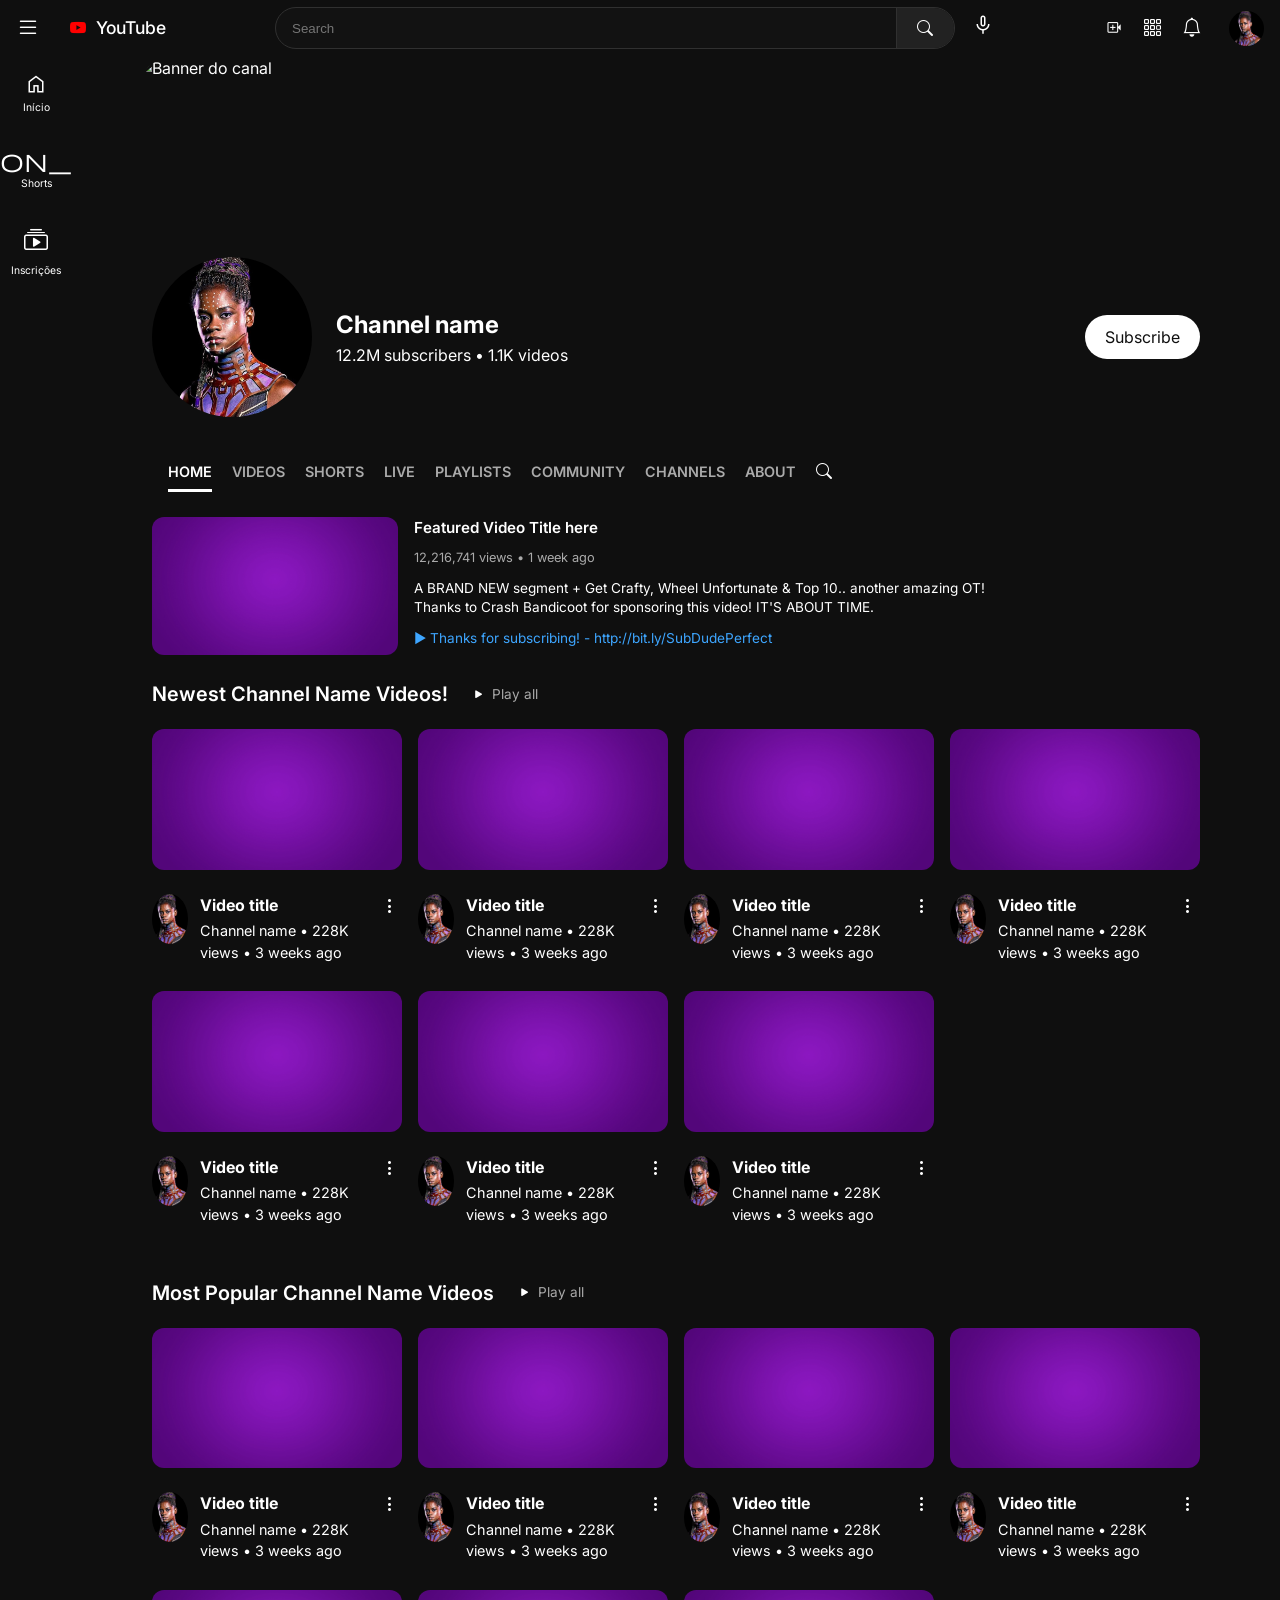
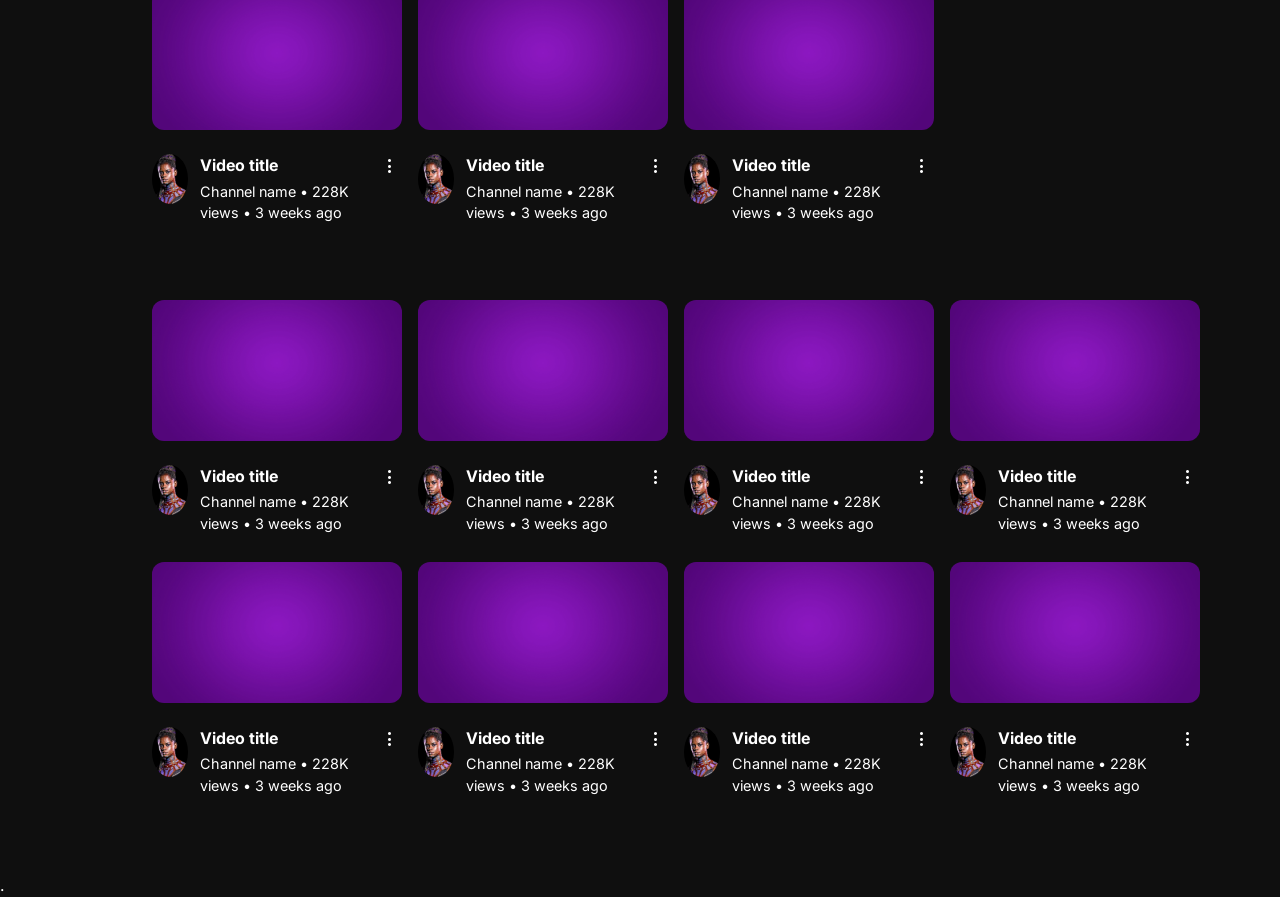
==== commit d1ce6ff0: "Ajustes no menu hambuger do desktop" ====
--- a/index.html
+++ b/index.html
@@ -80,44 +80,38 @@
         <button type="button" class="desktop-only" aria-label="Notificações">
           <i class="bi bi-bell"></i>
         </button>
-
         <img src="imagens/avatar.jpeg" alt="Perfil" class="header-avatar desktop-only" />
       </div>
     </div>
   </header>
 
+  <!--Menu Hamburguer Desktop-->
   <aside class="sidebar-desktop" id="sidebar">
     <nav class="sidebar-nav">
       <ul class="sidebar-section">
-        <li class="active"><a href="#"><i class="material-symbols-outlined">home</i> <span>Home</span></a></li>
+        <li class="active"><a href="#"><i class="material-symbols-outlined">home</i> <span>Início</span></a></li>
         <li><a href="#"><i class="material-symbols-outlined">motion_play</i> <span>Shorts</span></a></li>
-        <li><a href="#"><i class="bi bi-collection-play"></i> <span>Subscriptions</span></a></li>
-        <li><a href="#"><i class="material-symbols-outlined"> video_library </i> <span>Library</span> </a></li>
+        <li><a href="#"><i class="bi bi-collection-play"></i> <span>Inscrições</span></a></li>
       </ul>
       <hr>
+      <div class="sidebar-section subscriptions">
+        <h3 class="sidebar-title">Inscrições</h3>
+        <ul>
+          <li><a href="#"><img src="imagens/avatar.jpeg" class="side-avatar"> <span>DevClub</span> <span class="live-dot"></span></a></li>
+          <li><a href="#"><i class="bi bi-chevron-down"></i> <span>Mostrar mais</span></a></li>
+        </ul>
+      </div>
 
       <div class="sidebar-section">
-        <h3 class="sidebar-title">You <i class="bi bi-chevron-right"></i></h3>
+        <h3 class="sidebar-title">Você <i class="bi bi-chevron-right"></i></h3>
         <ul>
-          <li><a href="#"><i class="bi bi-person-video2"></i> <span>Your channel</span></a></li>
-          <li><a href="#"><i class="bi bi-clock-history"></i> <span>History</span></a></li>
-          <li><a href="#"><i class="bi bi-play-btn"></i> <span>Your videos</span></a></li>
-          <li><a href="#"><i class="bi bi-clock"></i> <span>Watch later</span></a></li>
-          <li><a href="#"><i class="bi bi-hand-thumbs-up"></i> <span>Liked videos</span></a></li>
+          <li><a href="#"><i class="bi bi-clock-history"></i> <span>Histórico</span></a></li>
+          <li><a href="#"><i class="bi bi-play-btn"></i> <span>Seus vídeos</span></a></li>
+          <li><a href="#"><i class="bi bi-clock"></i> <span>Assistir mais tarde</span></a></li>
         </ul>
       </div>
       <hr>
 
-      <div class="sidebar-section subscriptions">
-        <h3 class="sidebar-title">Subscriptions</h3>
-        <ul>
-          <li><a href="#"><img src="imagens/avatar.jpeg" class="side-avatar"> <span>Channel 1</span> <span
-                class="live-dot"></span></a></li>
-          <li><a href="#"><img src="imagens/avatar.jpeg" class="side-avatar"> <span>Channel 2</span> <i
-                class="bi bi-dot"></i></a></li>
-          <li><a href="#"><i class="bi bi-chevron-down"></i> <span>Show more</span></a></li>
-        </ul>
-      </div>
     </nav>
   </aside>
 
--- a/css/style.css
+++ b/css/style.css
@@ -409,8 +409,16 @@
     padding-bottom: 0;
     /* Remove o espaço extra no desktop */
   }
-
-
+  main {
+    margin-left: 72px;
+    padding: 0 5% 40px 5%;
+    /* Adiciona margens laterais flexíveis (5%) */
+    transition: margin-left 0.3s;
+    display: flex;
+    flex-direction: column;
+    align-items: center;
+    /* Centraliza os blocos internos se necessário */
+  }
 
   .header-search {
     display: flex;
@@ -516,105 +524,91 @@
     position: fixed;
     top: 56px;
     left: 0;
-    width: 72px;
-    /* Largura apenas para os ícones */
+    width: 72px; /* Largura da primeira foto */
     height: calc(100vh - 56px);
     background-color: var(--bg-dark);
-
-    transition: width 0.3s;
-    /* transição  suave no JS */
-
-  }
-
-  /* 2. Estilo do Link no Estado Encolhido (Ícone em cima, texto embaixo) */
+    transition: width 0.2s ease;
+    z-index: 90;
+  }
+  /* Estilo dos Links no modo compacto */
   .sidebar-desktop ul li a {
     display: flex;
-    flex-direction: column;
-    /* Faz o texto ficar embaixo do ícone */
+    flex-direction: column; /* Ícone em cima do texto */
     align-items: center;
-    justify-content: center;
     padding: 16px 0;
-    width: 100%;
-    color: var(--text-white);
-    gap: 6px;
-  }
-
-  .sidebar-desktop ul li a i {
+    gap: 4px;
+  }
+
+  .sidebar-desktop ul li a i, 
+  .sidebar-desktop ul li a .material-symbols-outlined {
     font-size: 1.5rem;
     /* Ícone maior */
   }
-
-
-
   /* TEXTOS NO ESTADO ENCOLHIDO */
   .sidebar-desktop ul li a span {
-    display: block;
     font-size: 0.65rem;
-    text-align: center;
-  }
-
-  .sidebar-desktop h3,
-  .sidebar-desktop hr {
-    display: none;
-
-  }
-
-
-
-  /* ESTADO EXPANDIDO (Ativado por classe no body ou sidebar) */
+   
+  }
+  
+  /* ESTADO EXPANDIDO (Ativado pelo JS) */
   body.sidebar-expanded .sidebar-desktop {
-    width: 240px;
-    /* Largura total */
-    overflow-y: auto;
-    /* Permite rolar se tiver muitas inscrições */
+    width: 240px; /* Largura da imagem 2 e 3 */
   }
 
   body.sidebar-expanded .sidebar-desktop ul li a {
-    flex-direction: row;
-    /* Volta a ficar um ao lado do outro */
-    justify-content: start;
-    padding: 12px 24px;
-    gap: 24px;
+  flex-direction: row;
+  align-items: center;
+  padding: 0 24px;
+  height: 40px;
+  gap: 24px;
+  justify-content: flex-start;
+  }
+  .sidebar-desktop ul li a:hover {
+  background-color: #272727;
+  border-radius: 10px;
   }
 
   body.sidebar-expanded .sidebar-desktop ul li a span {
     font-size: 0.9rem;
     /* Texto volta ao tamanho normal */
-  }
-
-  body.sidebar-expanded .sidebar-desktop h3,
-  body.sidebar-expanded .sidebar-desktop hr {
-    display: block;
-    margin: 12px 24px;
-  }
-
-  /* EMPURRAR O CONTEÚDO (MUDANÇA DINÂMICA) */
-  main {
-    margin-left: 72px;
-    /* Espaço padrão encolhido */
-    transition: margin-left 0.3s;
-  }
-
+    text-align: left;
+  }
+
+  /* Controle de visibilidade dos títulos e HR */
+  .sidebar-title, .sidebar-desktop hr { display: none; }
+  body.sidebar-expanded .sidebar-title, 
+  body.sidebar-expanded .sidebar-desktop hr { display: block; }
+  
   body.sidebar-expanded main {
     margin-left: 240px;
     /* Espaço total expandido */
   }
+  .sidebar-desktop hr {
+  border: none;
+  border-top: 1px solid #303030;
+  margin: 12px 0;
+  }
 
   /* Estilos Gerais da Sidebar Desktop */
   .sidebar-desktop {
-    overflow-y: auto;
-    overflow-x: hidden;
-    border-right: 1px solid #272727;
-    transition: width 0.3s ease;
-    /* Efeito suave ao expandir/encolher */
-  }
+  width: 72px;
+  height: calc(100vh - 56px);
+  position: fixed;
+  top: 56px;
+  left: 0;
+
+  overflow-y: auto;
+  overflow-x: hidden;
+
+  transition: width 0.3s ease;
+}
 
   /* Títulos das seções (Escondidos no modo encolhido) */
   .sidebar-title {
     color: var(--text-white);
-    font-size: 1rem;
-    padding: 12px 24px;
-    font-weight: 500;
+    font-size: 0.9rem;
+    padding: 12px 24px 8px;
+    font-weight: 600;
   }
 
   /* Avatares dos canais inscritos */
@@ -634,30 +628,17 @@
     margin-left: auto;
   }
 
-  /* Ajuste no Main para acompanhar a sidebar */
-  main {
-    transition: margin-left 0.3s ease;
-  }
-
-  /* Garantir que HR e Títulos sumam quando encolhido */
-  .sidebar-desktop:not(.sidebar-expanded) h3,
-  .sidebar-desktop:not(.sidebar-expanded) hr {
-    display: none;
+  body:not(.sidebar-expanded) .sidebar-title,
+  body:not(.sidebar-expanded) .sidebar-desktop hr {
+  display: none;
+  }
+
+  body:not(.sidebar-expanded) .sidebar-section:not(:first-child) {
+  display: none;
   }
 
   .nav-interna {
     width: 100%;
-  }
-
-  main {
-
-    padding: 0 5% 40px 5%;
-    /* Adiciona margens laterais flexíveis (5%) */
-    transition: margin-left 0.3s;
-    display: flex;
-    flex-direction: column;
-    align-items: center;
-    /* Centraliza os blocos internos se necessário */
   }
 
   .feed {
@@ -670,10 +651,6 @@
     /* Respiro lateral interno */
   }
 
-
-
-
-
   .perfil-info {
     display: grid;
     grid-template-columns: 160px 1fr auto;
@@ -683,7 +660,6 @@
     justify-items: start;
     text-align: left;
     gap: 24px;
-
 
     width: 100%;
     gap: 24px;
@@ -865,6 +841,5 @@
     gap: 16px;
   }
 
-
-
-}+}
+
